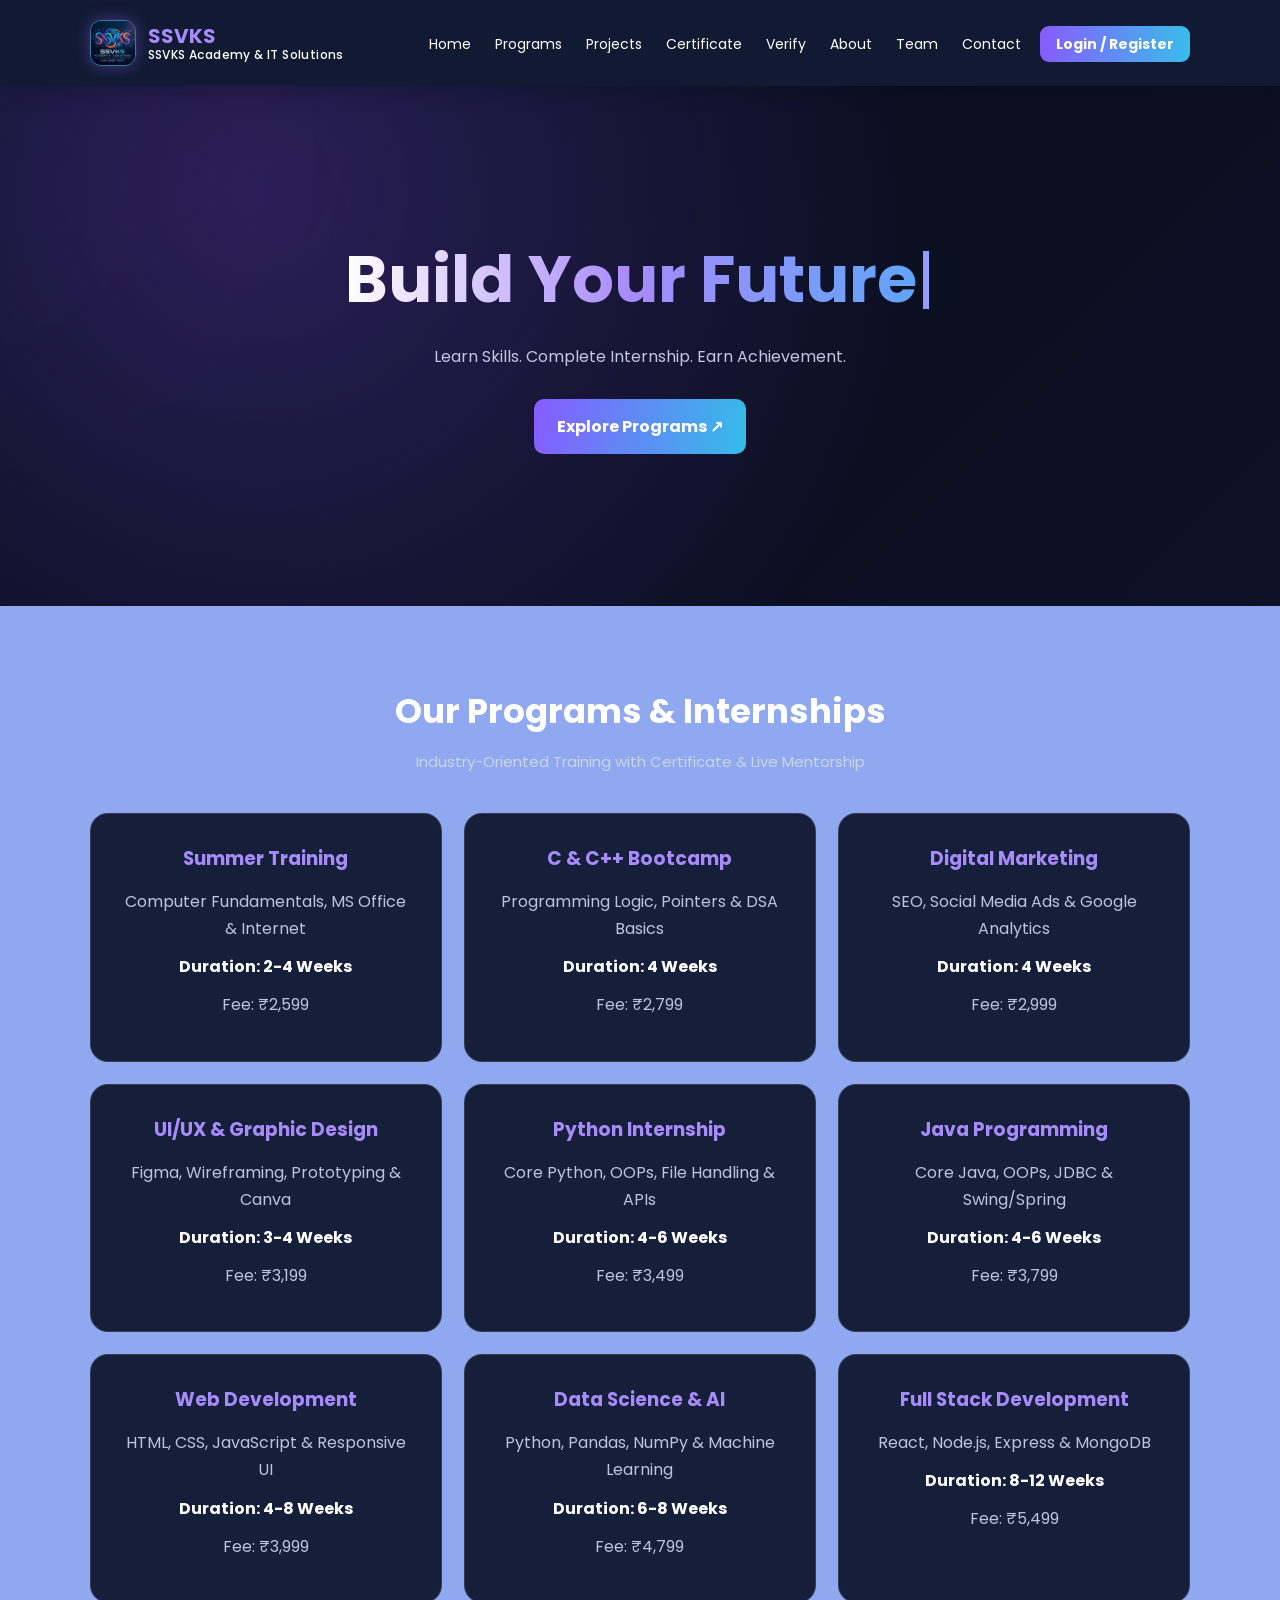
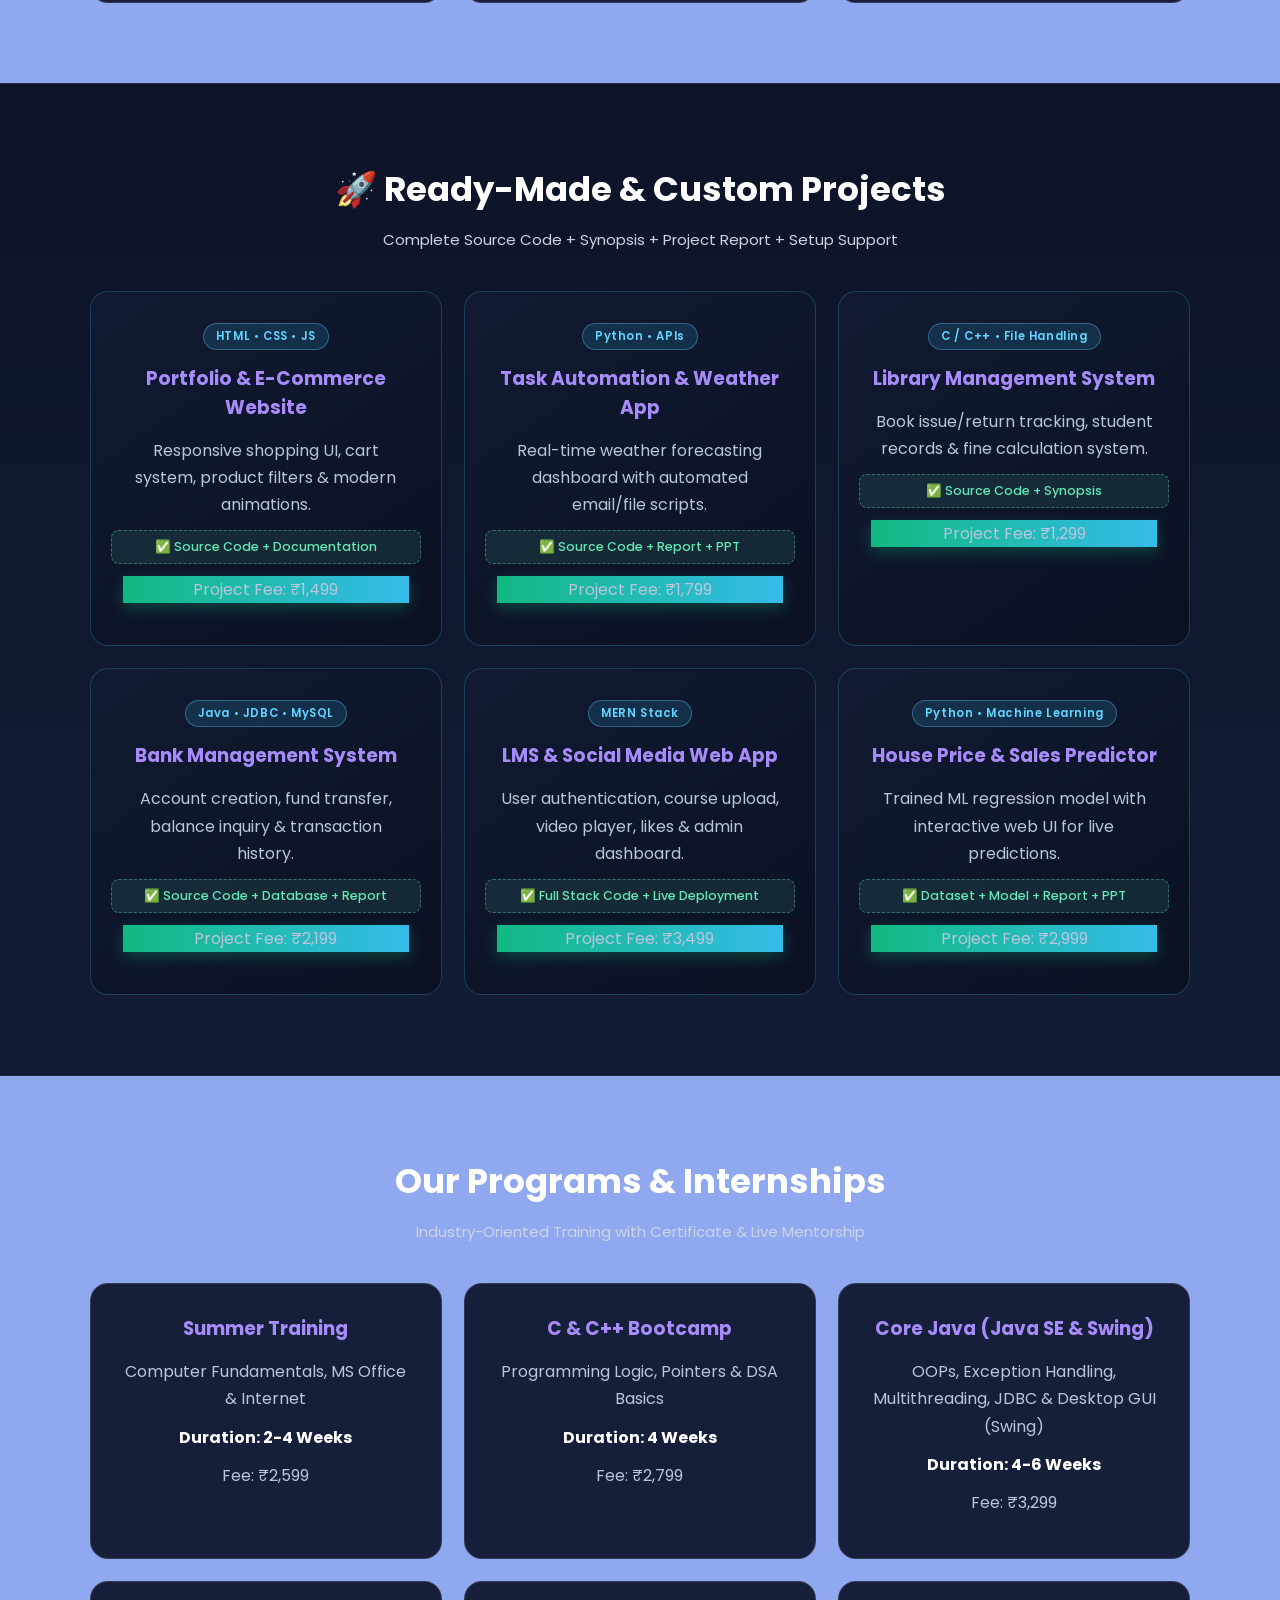
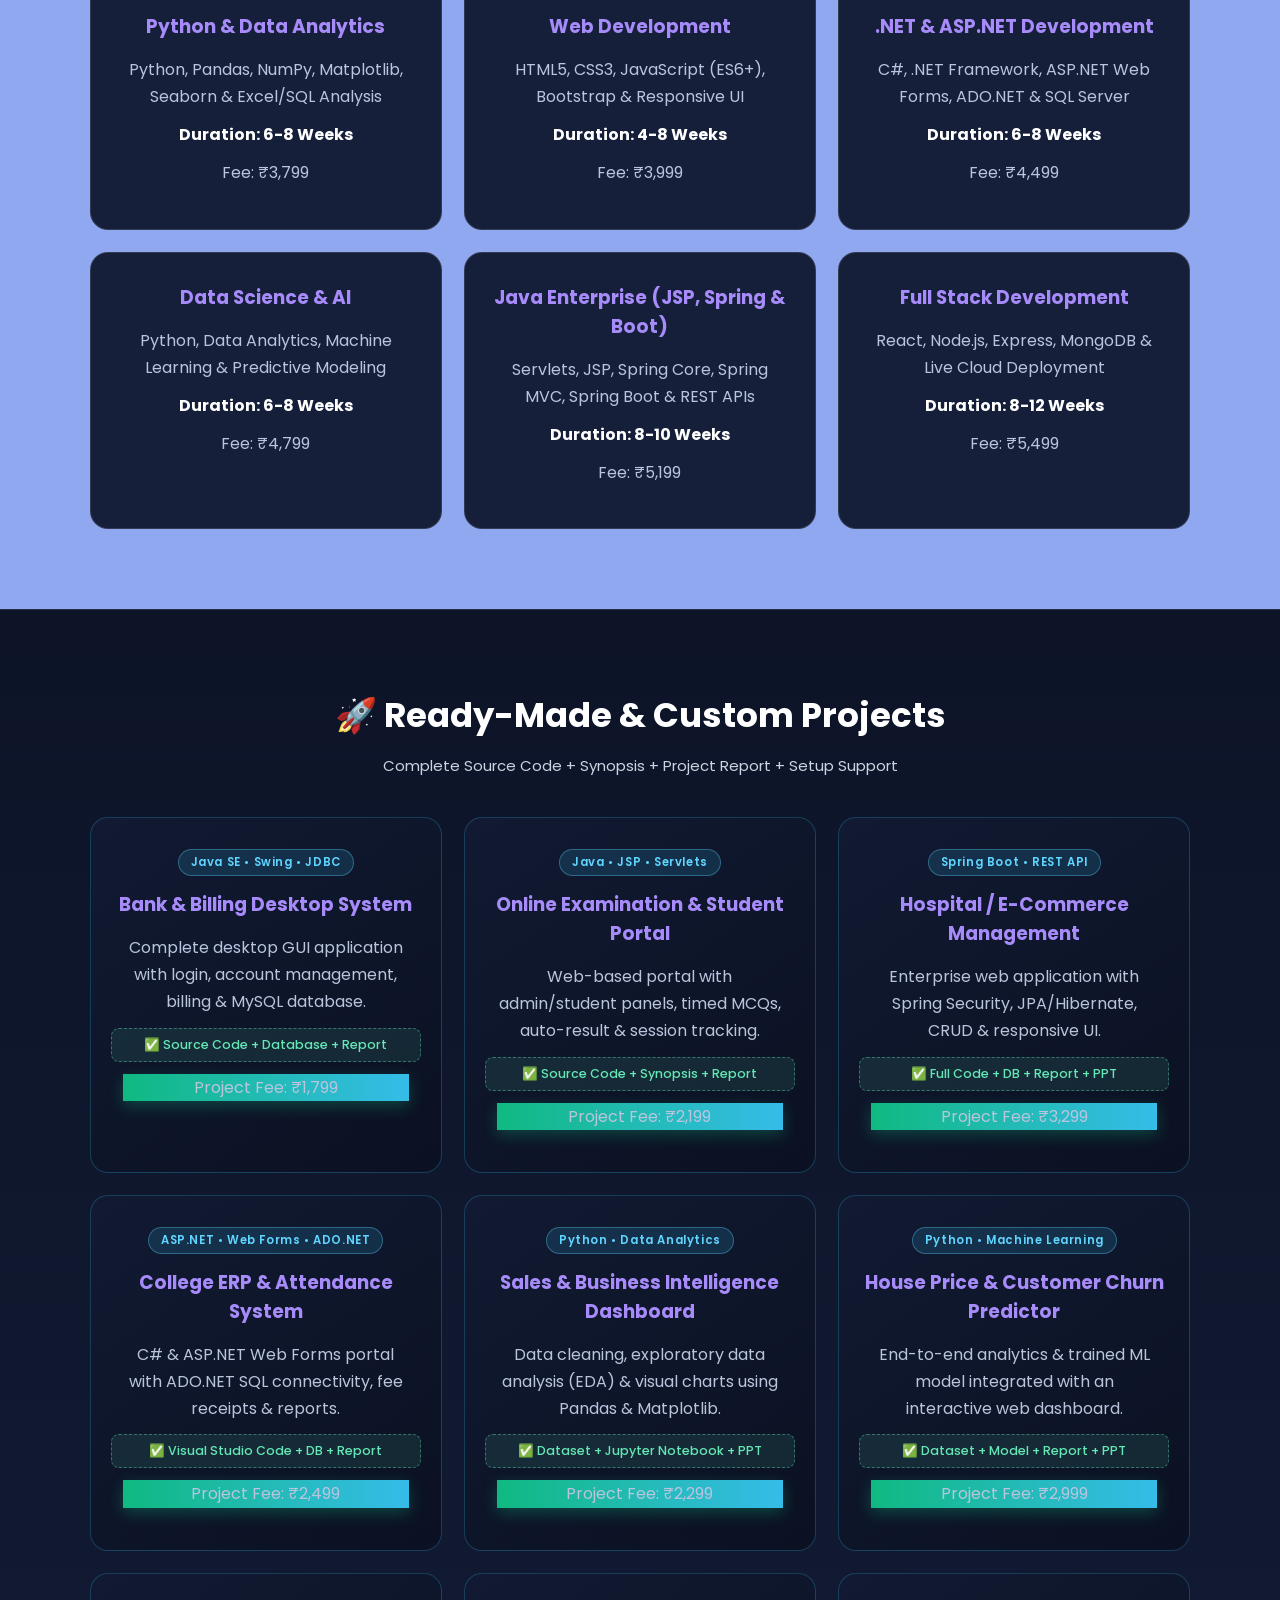
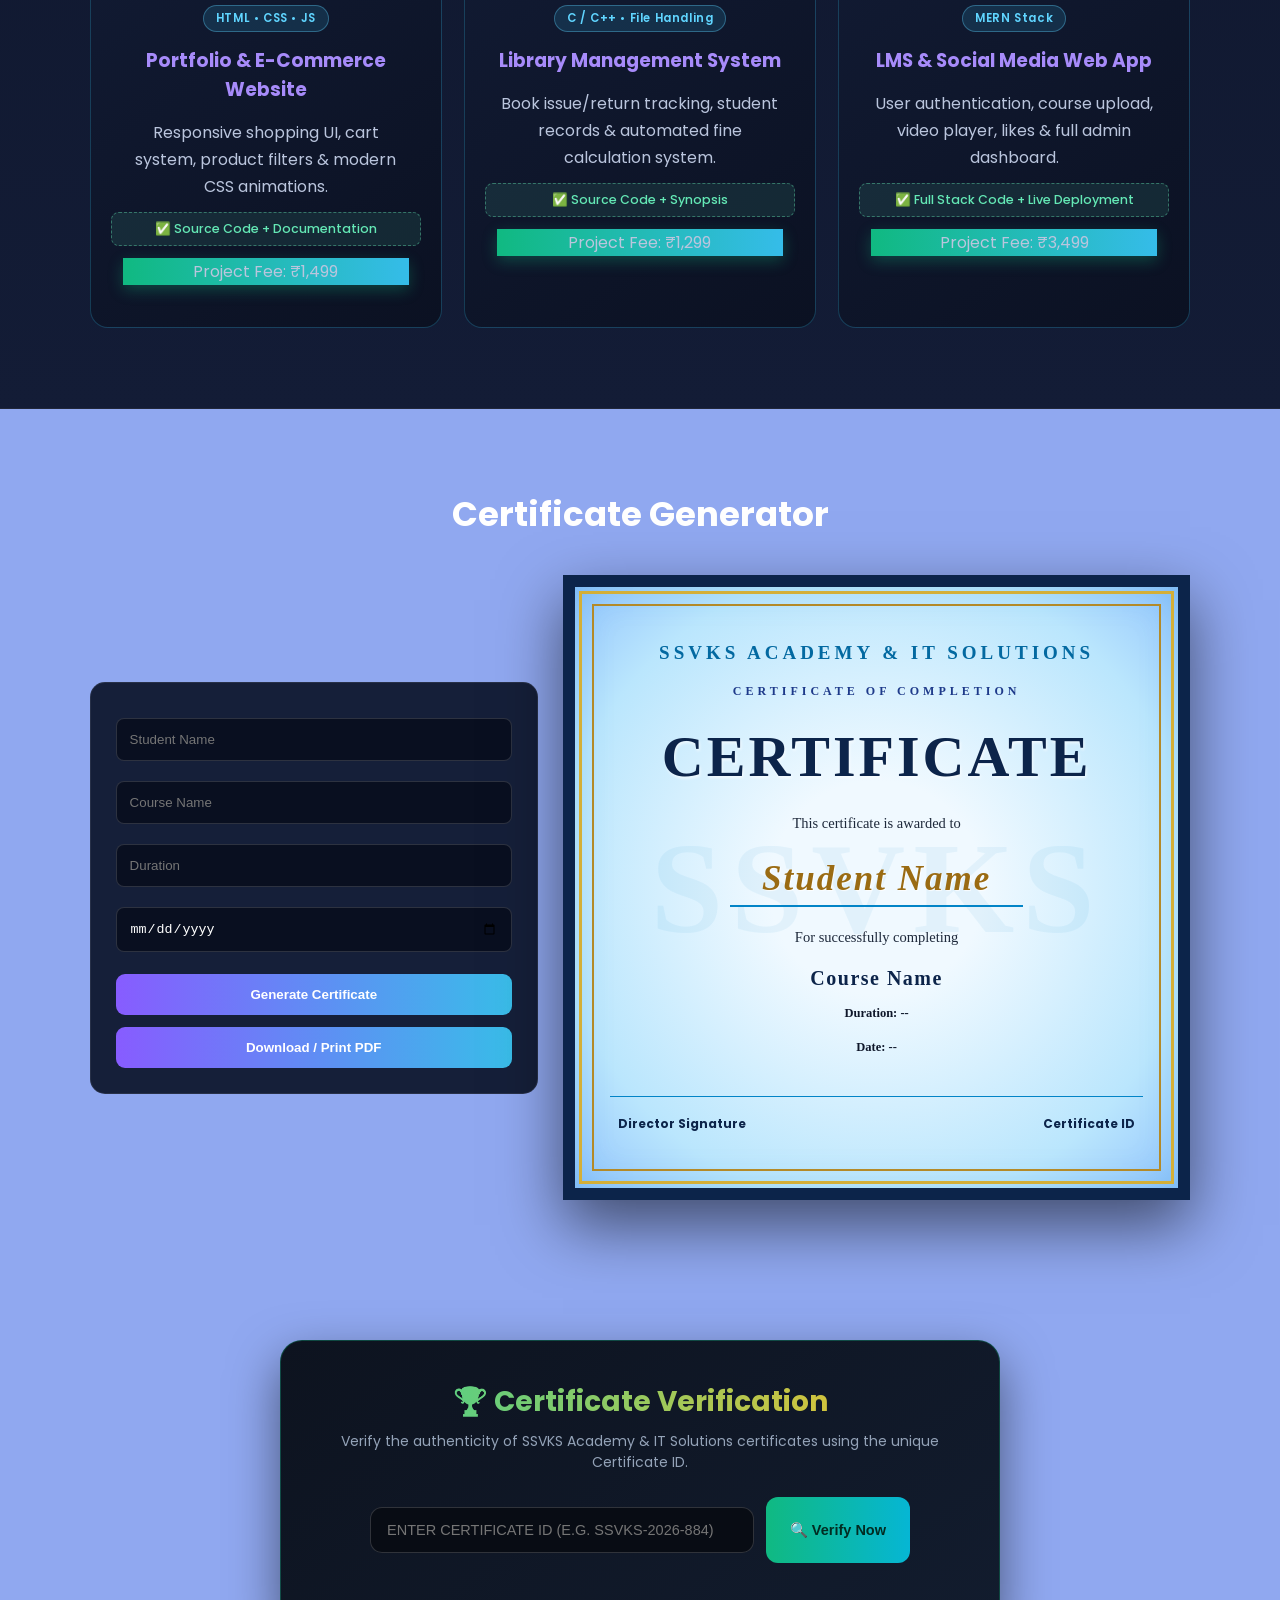
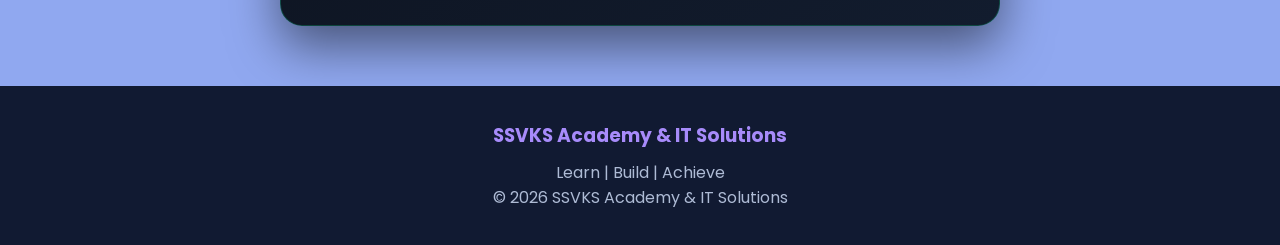
==== index.html @ ae76f057 "Update index.html" ====
<!DOCTYPE html>
<html lang="en">
<head>
    <meta charset="UTF-8">
    <meta name="viewport" content="width=device-width, initial-scale=1.0">
    <meta http-equiv="X-UA-Compatible" content="IE=edge">

    <!-- Primary SEO Meta Tags -->
    <title>SSVKS Academy & IT Solutions | Best IT Internships, Summer Training & Final Year Projects</title>
    <meta name="title" content="SSVKS Academy & IT Solutions | Best IT Internships, Summer Training & Final Year Projects">
    <meta name="description" content="SSVKS Academy & IT Solutions (Kanpur Dehat & Online) offers industry-ready Internships, Summer Training & Final Year Projects in Java Full Stack, Spring Boot, MERN, Python Data Analytics & .NET with ID-verifiable certificates.">
    <meta name="keywords" content="SSVKS Academy, SSVKS Academy & IT Solutions, Best IT Internship in Kanpur Dehat, Summer Training for BTech BCA PGDCA, Java Full Stack Developer Course, Spring Boot Internship, MERN Stack Training, Python Data Science Course, ASP.NET Projects, Final Year Software Projects with Source Code, Online Verifiable Internship Certificate">
    <meta name="author" content="Satyanshu Saxena, SSVKS Academy & IT Solutions">
    <meta name="robots" content="index, follow, max-snippet:-1, max-image-preview:large, max-video-preview:-1">
    <meta name="theme-color" content="#080d1c">
    <link rel="canonical" href="https://satyashuj.github.io/SSVKS-Academy-IT-Solutions/">

    <!-- Local SEO Geo Tags (Kanpur Dehat & Uttar Pradesh) -->
    <meta name="geo.region" content="IN-UP">
    <meta name="geo.placename" content="Mati, Kanpur Dehat, Uttar Pradesh">
    <meta name="geo.position" content="26.3820;79.9482">
    <meta name="ICBM" content="26.3820, 79.9482">

    <!-- Favicon & Apple Touch Icon -->
    <link rel="icon" type="image/png" href="images/logo.png">
    <link rel="apple-touch-icon" href="images/logo.png">

    <!-- Open Graph / WhatsApp / LinkedIn / Facebook Preview -->
    <meta property="og:type" content="website">
    <meta property="og:locale" content="en_IN">
    <meta property="og:url" content="https://satyashuj.github.io/SSVKS-Academy-IT-Solutions/">
    <meta property="og:site_name" content="SSVKS Academy & IT Solutions">
    <meta property="og:title" content="SSVKS Academy & IT Solutions | Tech Internships & Live Projects">
    <meta property="og:description" content="Launch your IT career with hands-on training in Java, Spring Boot, MERN, Python & .NET + Ready-made Final Year Projects & Verifiable Certificates.">
    <meta property="og:image" content="https://satyashuj.github.io/SSVKS-Academy-IT-Solutions/images/logo.png">
    <meta property="og:image:alt" content="SSVKS Academy & IT Solutions Official Logo">

    <!-- Twitter Card Preview -->
    <meta name="twitter:card" content="summary_large_image">
    <meta name="twitter:url" content="https://satyashuj.github.io/SSVKS-Academy-IT-Solutions/">
    <meta name="twitter:title" content="SSVKS Academy & IT Solutions | Internships, Training & Projects">
    <meta name="twitter:description" content="Practical coding internships, summer training, and final year software projects with verifiable certificates.">
    <meta name="twitter:image" content="https://satyashuj.github.io/SSVKS-Academy-IT-Solutions/images/logo.png">

    <!-- Google Rich Results: Combined Graph Schema (Organization + Courses + FAQ) -->
    <script type="application/ld+json">
    {
      "@context": "https://schema.org",
      "@graph": [
        {
          "@type": "EducationalOrganization",
          "@id": "https://satyashuj.github.io/SSVKS-Academy-IT-Solutions/#organization",
          "name": "SSVKS Academy & IT Solutions",
          "alternateName": "SSVKS Academy",
          "url": "https://satyashuj.github.io/SSVKS-Academy-IT-Solutions/",
          "logo": "https://satyashuj.github.io/SSVKS-Academy-IT-Solutions/images/logo.png",
          "image": "https://satyashuj.github.io/SSVKS-Academy-IT-Solutions/images/logo.png",
          "description": "Leading tech training and IT solutions academy offering practical internships, summer training, and final year projects in Java, Python, MERN, and .NET.",
          "founder": {
            "@type": "Person",
            "name": "Satyanshu Saxena"
          },
          "address": {
            "@type": "PostalAddress",
            "streetAddress": "Mati, Nabipur",
            "addressLocality": "Kanpur Dehat",
            "addressRegion": "Uttar Pradesh",
            "postalCode": "209101",
            "addressCountry": "IN"
          },
          "contactPoint": {
            "@type": "ContactPoint",
            "telephone": "+91-6394745461",
            "contactType": "admissions",
            "areaServed": "IN",
            "availableLanguage": ["English", "Hindi"]
          }
        },
        {
          "@type": "ItemList",
          "name": "Featured Internship & Training Programs",
          "itemListElement": [
            {
              "@type": "ListItem",
              "position": 1,
              "item": {
                "@type": "Course",
                "name": "Java Enterprise - JSP & Spring Boot Internship",
                "description": "Hands-on enterprise Java development with Core Java, JSP, Servlets, Spring Boot, and SQL.",
                "provider": { "@id": "https://satyashuj.github.io/SSVKS-Academy-IT-Solutions/#organization" }
              }
            },
            {
              "@type": "ListItem",
              "position": 2,
              "item": {
                "@type": "Course",
                "name": "Full Stack MERN Development",
                "description": "Complete web development using MongoDB, Express.js, React, and Node.js with live projects.",
                "provider": { "@id": "https://satyashuj.github.io/SSVKS-Academy-IT-Solutions/#organization" }
              }
            },
            {
              "@type": "ListItem",
              "position": 3,
              "item": {
                "@type": "Course",
                "name": "Python & Data Analytics Internship",
                "description": "Practical training in Python, Pandas, NumPy, SQL, and Machine Learning projects.",
                "provider": { "@id": "https://satyashuj.github.io/SSVKS-Academy-IT-Solutions/#organization" }
              }
            },
            {
              "@type": "ListItem",
              "position": 4,
              "item": {
                "@type": "Course",
                "name": ".NET & ASP.NET Web Forms Training",
                "description": "Industry training in C#, ASP.NET Web Forms, ADO.NET, and MS SQL Server.",
                "provider": { "@id": "https://satyashuj.github.io/SSVKS-Academy-IT-Solutions/#organization" }
              }
            }
          ]
        },
        {
          "@type": "FAQPage",
          "mainEntity": [
            {
              "@type": "Question",
              "name": "Does SSVKS Academy & IT Solutions provide verifiable internship certificates?",
              "acceptedAnswer": {
                "@type": "Answer",
                "text": "Yes, every student receives an official certificate with a unique Certificate ID that can be verified online anytime on our website."
              }
            },
            {
              "@type": "Question",
              "name": "What is included with Final Year Computer Science Projects?",
              "acceptedAnswer": {
                "@type": "Answer",
                "text": "Students get complete source code, database files, synopsis, project report (DOCX/PDF), presentation PPT, and full laptop setup support."
              }
            }
          ]
        }
      ]
    }
    </script>

    <link rel="stylesheet" href="style.css">
</head>
    
<head>
    <meta charset="UTF-8">
    <meta name="viewport" content="width=device-width, initial-scale=1.0">
    
    <!-- Primary SEO Meta Tags -->
    <title>SSVKS Academy & IT Solutions | Tech Internships, Coding Training & Final Year Projects</title>
    <meta name="title" content="SSVKS Academy & IT Solutions | Tech Internships, Coding Training & Final Year Projects">
    <meta name="description" content="Join SSVKS Academy & IT Solutions for industry-oriented Internships, Summer Training, Java Full Stack, MERN, Python Data Analytics, .NET courses, and Final Year Projects with verifiable certificates in Kanpur Dehat & Online.">
    <meta name="keywords" content="SSVKS Academy, SSVKS Academy & IT Solutions, IT Internship Kanpur Dehat, Java Full Stack Training, MERN Stack Course, Python Data Analytics Internship, Final Year Computer Science Projects, PGDCA BTech CS Projects, Verifiable Internship Certificate, Summer Training IT">
    <meta name="author" content="Satyanshu Saxena - SSVKS Academy & IT Solutions">
    <meta name="robots" content="index, follow">
    <link rel="canonical" href="https://satyashuj.github.io/SSVKS-Academy-IT-Solutions/">

    <!-- Favicon -->
    <link rel="icon" type="image/png" href="images/logo.png">

    <!-- Open Graph / WhatsApp / Facebook Preview -->
    <meta property="og:type" content="website">
    <meta property="og:url" content="https://satyashuj.github.io/SSVKS-Academy-IT-Solutions/">
    <meta property="og:site_name" content="SSVKS Academy & IT Solutions">
    <meta property="og:title" content="SSVKS Academy & IT Solutions | Internships, Training & Live Projects">
    <meta property="og:description" content="Practical software training in Java, Spring Boot, MERN, Python & .NET with live projects and QR/ID verifiable certificates.">
    <meta property="og:image" content="https://satyashuj.github.io/SSVKS-Academy-IT-Solutions/images/logo.png">

    <!-- Twitter Card Preview -->
    <meta name="twitter:card" content="summary_large_image">
    <meta name="twitter:url" content="https://satyashuj.github.io/SSVKS-Academy-IT-Solutions/">
    <meta name="twitter:title" content="SSVKS Academy & IT Solutions | Internships & Live Projects">
    <meta name="twitter:description" content="Master Java, Python, MERN & .NET with hands-on projects and verifiable internship certificates.">
    <meta name="twitter:image" content="https://satyashuj.github.io/SSVKS-Academy-IT-Solutions/images/logo.png">

    <!-- Google Rich Results Schema (EducationalOrganization) -->
    <script type="application/ld+json">
    {
      "@context": "https://schema.org",
      "@type": "EducationalOrganization",
      "name": "SSVKS Academy & IT Solutions",
      "url": "https://satyashuj.github.io/SSVKS-Academy-IT-Solutions/",
      "logo": "https://satyashuj.github.io/SSVKS-Academy-IT-Solutions/images/logo.png",
      "description": "Technology training institute offering coding internships, summer training, and final year software projects in Java, Python, MERN, and .NET.",
      "address": {
        "@type": "PostalAddress",
        "addressLocality": "Mati, Kanpur Dehat",
        "addressRegion": "Uttar Pradesh",
        "addressCountry": "IN"
      },
      "telephone": "+91-6394745461",
      "email": "satyanshusaxena1481@gmail.com"
    }
    </script>

    <link rel="stylesheet" href="style.css">
</head>
    
<head>
    <meta charset="UTF-8">
    <meta name="viewport" content="width=device-width, initial-scale=1.0">
    <title>SSVKS Academy & IT Solutions</title>
    <link rel="stylesheet" href="style.css">
</head>
<body>

<header>
    <a href="#home" class="logo">
        <img src="images/logo.png" alt="Logo" class="logo-img">
        <div class="logo-text">
            SSVKS <span>SSVKS Academy & IT Solutions</span>
        </div>
    </a>

    <nav>
        <a href="#home">Home</a>
        <a href="#programs">Programs</a>
        <a href="#projects">Projects</a>
        <a href="#certificate">Certificate</a>
        <a href="#verify">Verify</a>
        <a href="about.html">About</a>
        <a href="team.html">Team</a>
        <a href="contact.html">Contact</a>
        <a href="login.html" class="btn" style="padding: 8px 16px; margin-left: 15px;">Login / Register</a>
    </nav>
</header>


<section class="hero" id="home">
    <!-- Auto-Repeating Background Video -->
    <video autoplay muted loop playsinline class="hero-video">
        <!-- Apni video file ka path yahan daalein (jaise videos/bg-tech.mp4) -->
        <source src="videos/gemini_generated_video_ba03ac91.mp4" type="video/mp4">
        Your browser does not support the video tag.
    </video>

    <!-- Dark Gradient Overlay (Text ko saaf dikhane ke liye) -->
    <div class="hero-overlay"></div>

    <!-- Hero Text & Button -->
    <div class="hero-content">
        <h1>
            <span id="typingText"></span><span class="cursor">|</span>
        </h1>

        <p>Learn Skills. Complete Internship. Earn Achievement.</p>

        <a href="#programs" class="btn">Explore Programs ↗</a>
    </div>
</section>
<!-- ==========================================
     SECTION 1: PROGRAMS & INTERNSHIPS
========================================== -->
<section class="section" id="programs">
    <h2>Our Programs & Internships</h2>
    <p class="section-subtitle">Industry-Oriented Training with Certificate & Live Mentorship</p>
    
    <div class="cards">
        <!-- Card 1 -->
        <div class="card">
            <h3>Summer Training</h3>
            <p>Computer Fundamentals, MS Office & Internet</p>
            <h4>Duration: 2-4 Weeks</h4>
            <p class="fee">Fee: ₹2,599</p>
        </div>

        <!-- Card 2 -->
        <div class="card">
            <h3>C & C++ Bootcamp</h3>
            <p>Programming Logic, Pointers & DSA Basics</p>
            <h4>Duration: 4 Weeks</h4>
            <p class="fee">Fee: ₹2,799</p>
        </div>

        <!-- Card 3 -->
        <div class="card">
            <h3>Digital Marketing</h3>
            <p>SEO, Social Media Ads & Google Analytics</p>
            <h4>Duration: 4 Weeks</h4>
            <p class="fee">Fee: ₹2,999</p>
        </div>

        <!-- Card 4 -->
        <div class="card">
            <h3>UI/UX & Graphic Design</h3>
            <p>Figma, Wireframing, Prototyping & Canva</p>
            <h4>Duration: 3-4 Weeks</h4>
            <p class="fee">Fee: ₹3,199</p>
        </div>

        <!-- Card 5 -->
        <div class="card">
            <h3>Python Internship</h3>
            <p>Core Python, OOPs, File Handling & APIs</p>
            <h4>Duration: 4-6 Weeks</h4>
            <p class="fee">Fee: ₹3,499</p>
        </div>

        <!-- Card 6 -->
        <div class="card">
            <h3>Java Programming</h3>
            <p>Core Java, OOPs, JDBC & Swing/Spring</p>
            <h4>Duration: 4-6 Weeks</h4>
            <p class="fee">Fee: ₹3,799</p>
        </div>

        <!-- Card 7 -->
        <div class="card">
            <h3>Web Development</h3>
            <p>HTML, CSS, JavaScript & Responsive UI</p>
            <h4>Duration: 4-8 Weeks</h4>
            <p class="fee">Fee: ₹3,999</p>
        </div>

        <!-- Card 8 -->
        <div class="card">
            <h3>Data Science & AI</h3>
            <p>Python, Pandas, NumPy & Machine Learning</p>
            <h4>Duration: 6-8 Weeks</h4>
            <p class="fee">Fee: ₹4,799</p>
        </div>

        <!-- Card 9 -->
        <div class="card">
            <h3>Full Stack Development</h3>
            <p>React, Node.js, Express & MongoDB</p>
            <h4>Duration: 8-12 Weeks</h4>
            <p class="fee">Fee: ₹5,499</p>
        </div>
    </div>
</section>

<!-- ==========================================
     SECTION 2: COLLEGE & FINAL YEAR PROJECTS
========================================== -->
<section class="section projects-section" id="projects">
    <h2>🚀 Ready-Made & Custom Projects</h2>
    <p class="section-subtitle">Complete Source Code + Synopsis + Project Report + Setup Support</p>

    <div class="cards">
        <!-- Project 1 -->
        <div class="card project-card">
            <span class="tech-badge">HTML • CSS • JS</span>
            <h3>Portfolio & E-Commerce Website</h3>
            <p>Responsive shopping UI, cart system, product filters & modern animations.</p>
            <div class="project-includes">✅ Source Code + Documentation</div>
            <p class="fee project-fee">Project Fee: ₹1,499</p>
        </div>

        <!-- Project 2 -->
        <div class="card project-card">
            <span class="tech-badge">Python • APIs</span>
            <h3>Task Automation & Weather App</h3>
            <p>Real-time weather forecasting dashboard with automated email/file scripts.</p>
            <div class="project-includes">✅ Source Code + Report + PPT</div>
            <p class="fee project-fee">Project Fee: ₹1,799</p>
        </div>

        <!-- Project 3 -->
        <div class="card project-card">
            <span class="tech-badge">C / C++ • File Handling</span>
            <h3>Library Management System</h3>
            <p>Book issue/return tracking, student records & fine calculation system.</p>
            <div class="project-includes">✅ Source Code + Synopsis</div>
            <p class="fee project-fee">Project Fee: ₹1,299</p>
        </div>

        <!-- Project 4 -->
        <div class="card project-card">
            <span class="tech-badge">Java • JDBC • MySQL</span>
            <h3>Bank Management System</h3>
            <p>Account creation, fund transfer, balance inquiry & transaction history.</p>
            <div class="project-includes">✅ Source Code + Database + Report</div>
            <p class="fee project-fee">Project Fee: ₹2,199</p>
        </div>

        <!-- Project 5 -->
        <div class="card project-card">
            <span class="tech-badge">MERN Stack</span>
            <h3>LMS & Social Media Web App</h3>
            <p>User authentication, course upload, video player, likes & admin dashboard.</p>
            <div class="project-includes">✅ Full Stack Code + Live Deployment</div>
            <p class="fee project-fee">Project Fee: ₹3,499</p>
        </div>

        <!-- Project 6 -->
        <div class="card project-card">
            <span class="tech-badge">Python • Machine Learning</span>
            <h3>House Price & Sales Predictor</h3>
            <p>Trained ML regression model with interactive web UI for live predictions.</p>
            <div class="project-includes">✅ Dataset + Model + Report + PPT</div>
            <p class="fee project-fee">Project Fee: ₹2,999</p>
        </div>
    </div>
</section>

<!-- ==========================================
     SECTION 1: PROGRAMS & INTERNSHIPS
========================================== -->
<section class="section" id="programs">
    <h2>Our Programs & Internships</h2>
    <p class="section-subtitle">Industry-Oriented Training with Certificate & Live Mentorship</p>
    
    <div class="cards">
        <!-- Card 1 -->
        <div class="card">
            <h3>Summer Training</h3>
            <p>Computer Fundamentals, MS Office & Internet</p>
            <h4>Duration: 2-4 Weeks</h4>
            <p class="fee">Fee: ₹2,599</p>
        </div>

        <!-- Card 2 -->
        <div class="card">
            <h3>C & C++ Bootcamp</h3>
            <p>Programming Logic, Pointers & DSA Basics</p>
            <h4>Duration: 4 Weeks</h4>
            <p class="fee">Fee: ₹2,799</p>
        </div>

        <!-- Card 3 -->
        <div class="card">
            <h3>Core Java (Java SE & Swing)</h3>
            <p>OOPs, Exception Handling, Multithreading, JDBC & Desktop GUI (Swing)</p>
            <h4>Duration: 4-6 Weeks</h4>
            <p class="fee">Fee: ₹3,299</p>
        </div>

        <!-- Card 4 -->
        <div class="card">
            <h3>Python & Data Analytics</h3>
            <p>Python, Pandas, NumPy, Matplotlib, Seaborn & Excel/SQL Analysis</p>
            <h4>Duration: 6-8 Weeks</h4>
            <p class="fee">Fee: ₹3,799</p>
        </div>

        <!-- Card 5 -->
        <div class="card">
            <h3>Web Development</h3>
            <p>HTML5, CSS3, JavaScript (ES6+), Bootstrap & Responsive UI</p>
            <h4>Duration: 4-8 Weeks</h4>
            <p class="fee">Fee: ₹3,999</p>
        </div>

        <!-- Card 6 -->
        <div class="card">
            <h3>.NET & ASP.NET Development</h3>
            <p>C#, .NET Framework, ASP.NET Web Forms, ADO.NET & SQL Server</p>
            <h4>Duration: 6-8 Weeks</h4>
            <p class="fee">Fee: ₹4,499</p>
        </div>

        <!-- Card 7 -->
        <div class="card">
            <h3>Data Science & AI</h3>
            <p>Python, Data Analytics, Machine Learning & Predictive Modeling</p>
            <h4>Duration: 6-8 Weeks</h4>
            <p class="fee">Fee: ₹4,799</p>
        </div>

        <!-- Card 8 -->
        <div class="card">
            <h3>Java Enterprise (JSP, Spring & Boot)</h3>
            <p>Servlets, JSP, Spring Core, Spring MVC, Spring Boot & REST APIs</p>
            <h4>Duration: 8-10 Weeks</h4>
            <p class="fee">Fee: ₹5,199</p>
        </div>

        <!-- Card 9 -->
        <div class="card">
            <h3>Full Stack Development</h3>
            <p>React, Node.js, Express, MongoDB & Live Cloud Deployment</p>
            <h4>Duration: 8-12 Weeks</h4>
            <p class="fee">Fee: ₹5,499</p>
        </div>
    </div>
</section>

<!-- ==========================================
     SECTION 2: COLLEGE & FINAL YEAR PROJECTS
========================================== -->
<section class="section projects-section" id="projects">
    <h2>🚀 Ready-Made & Custom Projects</h2>
    <p class="section-subtitle">Complete Source Code + Synopsis + Project Report + Setup Support</p>

    <div class="cards">
        <!-- Project 1 -->
        <div class="card project-card">
            <span class="tech-badge">Java SE • Swing • JDBC</span>
            <h3>Bank & Billing Desktop System</h3>
            <p>Complete desktop GUI application with login, account management, billing & MySQL database.</p>
            <div class="project-includes">✅ Source Code + Database + Report</div>
            <p class="fee project-fee">Project Fee: ₹1,799</p>
        </div>

        <!-- Project 2 -->
        <div class="card project-card">
            <span class="tech-badge">Java • JSP • Servlets</span>
            <h3>Online Examination & Student Portal</h3>
            <p>Web-based portal with admin/student panels, timed MCQs, auto-result & session tracking.</p>
            <div class="project-includes">✅ Source Code + Synopsis + Report</div>
            <p class="fee project-fee">Project Fee: ₹2,199</p>
        </div>

        <!-- Project 3 -->
        <div class="card project-card">
            <span class="tech-badge">Spring Boot • REST API</span>
            <h3>Hospital / E-Commerce Management</h3>
            <p>Enterprise web application with Spring Security, JPA/Hibernate, CRUD & responsive UI.</p>
            <div class="project-includes">✅ Full Code + DB + Report + PPT</div>
            <p class="fee project-fee">Project Fee: ₹3,299</p>
        </div>

        <!-- Project 4 -->
        <div class="card project-card">
            <span class="tech-badge">ASP.NET • Web Forms • ADO.NET</span>
            <h3>College ERP & Attendance System</h3>
            <p>C# & ASP.NET Web Forms portal with ADO.NET SQL connectivity, fee receipts & reports.</p>
            <div class="project-includes">✅ Visual Studio Code + DB + Report</div>
            <p class="fee project-fee">Project Fee: ₹2,499</p>
        </div>

        <!-- Project 5 -->
        <div class="card project-card">
            <span class="tech-badge">Python • Data Analytics</span>
            <h3>Sales & Business Intelligence Dashboard</h3>
            <p>Data cleaning, exploratory data analysis (EDA) & visual charts using Pandas & Matplotlib.</p>
            <div class="project-includes">✅ Dataset + Jupyter Notebook + PPT</div>
            <p class="fee project-fee">Project Fee: ₹2,299</p>
        </div>

        <!-- Project 6 -->
        <div class="card project-card">
            <span class="tech-badge">Python • Machine Learning</span>
            <h3>House Price & Customer Churn Predictor</h3>
            <p>End-to-end analytics & trained ML model integrated with an interactive web dashboard.</p>
            <div class="project-includes">✅ Dataset + Model + Report + PPT</div>
            <p class="fee project-fee">Project Fee: ₹2,999</p>
        </div>

        <!-- Project 7 -->
        <div class="card project-card">
            <span class="tech-badge">HTML • CSS • JS</span>
            <h3>Portfolio & E-Commerce Website</h3>
            <p>Responsive shopping UI, cart system, product filters & modern CSS animations.</p>
            <div class="project-includes">✅ Source Code + Documentation</div>
            <p class="fee project-fee">Project Fee: ₹1,499</p>
        </div>

        <!-- Project 8 -->
        <div class="card project-card">
            <span class="tech-badge">C / C++ • File Handling</span>
            <h3>Library Management System</h3>
            <p>Book issue/return tracking, student records & automated fine calculation system.</p>
            <div class="project-includes">✅ Source Code + Synopsis</div>
            <p class="fee project-fee">Project Fee: ₹1,299</p>
        </div>

        <!-- Project 9 -->
        <div class="card project-card">
            <span class="tech-badge">MERN Stack</span>
            <h3>LMS & Social Media Web App</h3>
            <p>User authentication, course upload, video player, likes & full admin dashboard.</p>
            <div class="project-includes">✅ Full Stack Code + Live Deployment</div>
            <p class="fee project-fee">Project Fee: ₹3,499</p>
        </div>
    </div>
</section>

<section class="section certificate-section" id="certificate">
    <h2>Certificate Generator</h2>

    <div class="generator">
        <div class="form">
            <input id="studentName" placeholder="Student Name">
            <input id="courseName" placeholder="Course Name">
            <input id="duration" placeholder="Duration">
            <input id="issueDate" type="date">
            <button onclick="generateCertificate()">Generate Certificate</button>
            <button onclick="window.print()">Download / Print PDF</button>
        </div>

        <div class="certificate" id="certificatePreview">
            <h3>SSVKS Academy & IT Solutions</h3>
            <p>CERTIFICATE OF COMPLETION</p>
            <h1>Certificate</h1>
            <p>This certificate is awarded to</p>
            <h2 id="outName">Student Name</h2>
            <p>For successfully completing</p>
            <h3 id="outCourse">Course Name</h3>
            <p id="outDuration">Duration: --</p>
            <p id="outDate">Date: --</p>
            <div class="certificate-footer">
                <span>Director Signature</span>
                <span id="outId">Certificate ID</span>
            </div>
        </div>
    </div>
</section>

<section class="section" id="verify">
    <h2>🏆 Certificate Verification</h2>
    <p class="verify-sub">Verify the authenticity of SSVKS Academy & IT Solutions certificates using the unique Certificate ID.</p>
    
    <div class="verify-box">
        <input type="text" id="verifyId" placeholder="Enter Certificate ID (e.g. SSVKS-2026-884)" onkeypress="if(event.key === 'Enter') verifyCertificate()">
        <button type="button" onclick="verifyCertificate()">🔍 Verify Now</button>
    </div>

    <div id="verifyResult"></div>
</section>
<footer>
    <h3>SSVKS Academy & IT Solutions</h3>
    <p>Learn | Build | Achieve</p>
    <p>© 2026 SSVKS Academy & IT Solutions</p>
</footer>

<script src="script.js"></script>



</body>
</html>
---- style.css ----
@import url('https://fonts.googleapis.com/css2?family=Poppins:wght@400;500;600;700&display=swap');

* {
    margin: 0;
    padding: 0;
    box-sizing: border-box;
}

html {
    scroll-behavior: smooth;
}

body {
    font-family: 'Poppins', sans-serif;
    background: #90a8f0;
    color: white;
    overflow-x: hidden;
}



/* PREMIUM HERO SECTION */

.hero {
    min-height: 380px;
    padding: 110px 20px 60px;
    text-align: center;
    color: white;
    background:
        radial-gradient(circle at 20% 0%, #38266f, transparent 55%),
        linear-gradient(110deg, #101329, #080d1c);
    animation: heroFade 1s ease;
}

.hero h1 {
    font-size: clamp(40px, 6vw, 65px);
    font-weight: 700;
    margin-bottom: 20px;
    animation: heroSlide 1s ease;
}

.hero h1 span {
    background: linear-gradient(90deg, #a78bfa, #60a5fa);
    color: transparent;
    background-clip: text;
    -webkit-background-clip: text;
}

.hero p {
    font-size: 16px;
    color: #cbd5e1;
    margin-bottom: 28px;
    animation: heroSlide 1.3s ease;
}

.hero .btn {
    display: inline-block;
    padding: 15px 23px;
    border-radius: 10px;
    background: linear-gradient(100deg, #875cff, #35bce9);
    color: white;
    font-weight: 700;
    text-decoration: none;
    transition: 0.35s ease;
    animation: heroSlide 1.5s ease;
}

.hero .btn:hover {
    transform: translateY(-5px) scale(1.04);
    box-shadow: 0 10px 30px #875cff70;
}

@keyframes heroFade {
    from { opacity: 0; }
    to { opacity: 1; }
}

@keyframes heroSlide {
    from {
        opacity: 0;
        transform: translateY(25px);
    }
    to {
        opacity: 1;
        transform: translateY(0);
    }
}

@media(max-width: 600px) {
    .hero {
        padding: 90px 15px 60px;
        min-height: auto;
    }

    .hero h1 {
        font-size: 38px;
    }

    .hero p {
        font-size: 14px;
    }
}



.hero h1 {
    font-size: clamp(40px, 6vw, 65px);
    font-weight: 700;
    margin-bottom: 20px;
    min-height: 1.3em;
}

#typingText {
    background: linear-gradient(90deg, #ffffff, #a78bfa, #60a5fa);
    color: transparent;
    background-clip: text;
    -webkit-background-clip: text;
}

.cursor {
    color: #60d5ff;
    animation: blink 0.7s infinite;
    font-weight: 400;
}

@keyframes blink {
    50% {
        opacity: 0;
    }
}



/* HEADER */
header {
    display: flex;
    justify-content: space-between;
    align-items: center;
    padding: 20px 7%;
    background: #111a32;
    position: sticky;
    top: 0;
    z-index: 10;
    animation: headerEntry 0.8s ease;
    box-shadow: 0 5px 20px #0003;
}

.logo {
    color: #a78bfa;
    font-size: 23px;
    font-weight: bold;
    transition: 0.4s ease;
}

.logo:hover {
    transform: scale(1.06);
    text-shadow: 0 0 15px #a78bfa;
}

.logo span {
    font-size: 16px;
    color: white;
}

nav a {
    color: white;
    text-decoration: none;
    margin-left: 20px;
    font-size: 14px;
    position: relative;
    transition: 0.3s ease;
}

nav a::after {
    content: "";
    position: absolute;
    width: 0;
    height: 2px;
    background: #60d5ff;
    left: 0;
    bottom: -6px;
    transition: 0.3s ease;
}

nav a:hover {
    color: #60d5ff;
}

nav a:hover::after {
    width: 100%;
}

/* HERO SECTION */
.hero {
    min-height: 480px;
    text-align: center;
    padding: 130px 20px;
    background: radial-gradient(circle at top, #43308c, #080d1c 70%);
    position: relative;
    overflow: hidden;
    animation: fadeIn 1.2s ease;
}

.hero::before {
    content: "";
    position: absolute;
    width: 350px;
    height: 350px;
    background: #875cff30;
    border-radius: 50%;
    filter: blur(80px);
    top: -100px;
    left: -100px;
    animation: floating 6s ease-in-out infinite;
    pointer-events: none;
}

.hero h1 {
    font-size: clamp(40px, 7vw, 65px);
    margin-bottom: 15px;
    position: relative;
    animation: textEntry 1s ease;
}

.hero h1 span {
    background: linear-gradient(90deg, #a78bfa, #52d5ff);
    color: transparent;
    background-clip: text;
    -webkit-background-clip: text;
    background-size: 200% auto;
    animation: textGradient 4s linear infinite;
}

.hero p {
    color: #c1c9e0;
    margin-bottom: 30px;
    animation: textEntry 1.3s ease;
}

/* BUTTONS */
.btn, button {
    border: none;
    background: linear-gradient(90deg, #875cff, #39bde9);
    color: white;
    padding: 13px 22px;
    border-radius: 9px;
    cursor: pointer;
    font-weight: bold;
    text-decoration: none;
    transition: 0.35s ease;
    position: relative;
    overflow: hidden;
}

.btn:hover, button:hover {
    transform: translateY(-4px) scale(1.03);
    box-shadow: 0 10px 25px #7655ff55;
}

.btn:active, button:active {
    transform: scale(0.96);
}

/* SECTIONS */
.section {
    padding: 80px 7%;
    text-align: center;
}

.section h2 {
    font-size: 34px;
    margin-bottom: 35px;
    animation: fadeUp 0.8s ease;
}

/* CARDS */
.cards {
    display: grid;
    grid-template-columns: repeat(3, 1fr);
    gap: 22px;
}

.card {
    background: #151f39;
    border: 1px solid #ffffff20;
    padding: 30px 20px;
    border-radius: 18px;
    transition: all 0.4s ease;
    animation: cardEntry 0.9s ease both;
}

.card:nth-child(2) {
    animation-delay: 0.15s;
}

.card:nth-child(3) {
    animation-delay: 0.3s;
}

.card:hover {
    transform: translateY(-10px) rotateX(5deg);
    border-color: #9b7aff;
    box-shadow: 0 15px 35px #0006;
}

.card h3 {
    color: #a78bfa;
    margin-bottom: 15px;
    transition: 0.3s ease;
}

.card:hover h3 {
    color: #52d5ff;
}

.card p {
    color: #bac5dd;
    margin: 12px;
    line-height: 1.7;
}

/* GENERATOR */
.generator {
    display: grid;
    grid-template-columns: 1fr 1.4fr;
    gap: 25px;
    align-items: center;
}

/* FORM */
.form {
    background: #151f39;
    padding: 25px;
    border-radius: 15px;
    border: 1px solid #ffffff15;
    transition: 0.4s ease;
    animation: fadeUp 1s ease;
}

.form:hover {
    box-shadow: 0 15px 35px #0004;
    transform: translateY(-5px);
}

input {
    width: 100%;
    padding: 13px;
    margin: 10px 0;
    border: 1px solid #ffffff25;
    border-radius: 8px;
    background: #090f20;
    color: white;
    transition: 0.3s ease;
}

input:focus {
    outline: none;
    border-color: #875cff;
    box-shadow: 0 0 0 4px #875cff25;
    transform: translateY(-2px);
}

.form button {
    width: 100%;
    margin-top: 12px;
}

/* CERTIFICATE */
.certificate {
    background: linear-gradient(135deg, #fff, #e7eaff);
    color: #202b52;
    padding: 35px 20px;
    min-height: 370px;
    border: 8px double #9275e8;
    display: flex;
    flex-direction: column;
    justify-content: center;
    gap: 13px;
    box-shadow: 0 15px 40px #0005;
    transition: 0.4s ease;
    animation: certificateEntry 1.2s ease;
    position: relative;
}

.certificate:hover {
    transform: translateY(-6px);
    box-shadow: 0 22px 45px #0006;
}

.certificate h1 {
    font-size: 38px;
    color: #7758c9;
    animation: fadeUp 1s ease;
}

.certificate h2 {
    color: #7657bd;
    margin: 0;
}

.certificate-footer {
    display: flex;
    justify-content: space-between;
    font-size: 11px;
    margin-top: 25px;
}

/* VERIFY */
#verify input {
    max-width: 400px;
}

#verifyResult {
    margin-top: 20px;
    color: #64e8b5;
}

/* FOOTER */
footer {
    background: #111a32;
    padding: 35px;
    text-align: center;
    color: #aebbd5;
    transition: 0.3s ease;
}

footer h3 {
    color: #a78bfa;
    margin-bottom: 10px;
}

footer:hover {
    background: #18264b;
}

/* =====================================
   ROYAL LIGHT BLUE & GOLD CERTIFICATE
===================================== */

.certificate-section .certificate {
    position: relative;
    isolation: isolate;
    overflow: hidden;

    min-height: 470px;
    padding: 55px 35px;

    display: flex;
    flex-direction: column;
    justify-content: center;
    align-items: center;
    text-align: center;
    gap: 13px;

    color: #0f172a;

    /* Soft Sky-Ice Light Blue Gradient */
    background: radial-gradient(circle at center, #f0f9ff 25%, #bae6fd 75%, #93c5fd 100%);

    border: 12px solid #0c244a;
    outline: 3px solid #d4af37;
    outline-offset: -19px;

    box-shadow:
        0 25px 60px rgba(0, 0, 0, 0.55),
        inset 0 0 40px rgba(2, 132, 199, 0.18);

    animation: royalEntry 1s ease;
    transition: 0.4s ease;
}

/* Golden & Deep Blue Inner Frame */
.certificate-section .certificate::before {
    content: "";
    position: absolute;
    inset: 17px;
    border: 2px solid #b48a28;
    pointer-events: none;
    z-index: -1;
}

/* Subtle Watermark */
.certificate-section .certificate::after {
    content: "SSVKS";
    position: absolute;
    font-family: Georgia, serif;
    font-size: 130px;
    font-weight: bold;
    letter-spacing: 8px;
    color: #0284c7;
    opacity: 0.06;
    z-index: -1;
    pointer-events: none;
}

/* Academy Name */
.certificate-section .certificate > h3:first-child {
    font-family: Georgia, serif;
    font-size: 19px;
    letter-spacing: 4px;
    font-weight: bold;
    color: #0369a1;
    text-transform: uppercase;
    margin-bottom: 4px;
}

/* Certificate Subtitle */
.certificate-section .certificate > p:first-of-type {
    font-size: 12px;
    letter-spacing: 4px;
    font-weight: 700;
    color: #1e3a8a;
    text-transform: uppercase;
}

/* Main Certificate Heading */
.certificate-section .certificate h1 {
    font-family: Georgia, serif;
    font-size: clamp(38px, 5vw, 58px);
    font-weight: bold;
    letter-spacing: 3px;
    color: #0c244a;
    margin: 8px 0;
    text-transform: uppercase;
    text-shadow: 1px 2px 3px rgba(255, 255, 255, 0.7);
}

/* Award Text */
.certificate-section .certificate > p {
    color: #1e293b;
    font-family: Georgia, serif;
    font-size: 14.5px;
    font-weight: 500;
    line-height: 1.7;
}

/* Student Name */
.certificate-section .certificate h2,
#outName {
    font-family: "Georgia", serif;
    font-size: clamp(26px, 3.2vw, 35px);
    font-weight: bold;
    font-style: italic;
    letter-spacing: 2px;
    color: #9a6b13;
    text-transform: capitalize;
    text-shadow: 1px 1px 1px rgba(255, 255, 255, 0.8);
    border-bottom: 2px solid #0284c7;
    padding: 6px 32px;
    margin: 5px 0;
}

/* Course Name */
.certificate-section .certificate > h3:nth-of-type(2) {
    color: #0c244a;
    font-size: 20px;
    font-weight: bold;
    letter-spacing: 1.5px;
    font-family: Georgia, serif;
    margin-top: 4px;
}

/* Duration & Date */
.certificate-section .certificate > p:nth-of-type(4),
.certificate-section .certificate > p:nth-of-type(5) {
    color: #0f172a;
    font-size: 12.5px;
    font-weight: 600;
}

/* Footer */
.certificate-section .certificate-footer {
    width: 100%;
    display: flex;
    justify-content: space-between;
    align-items: flex-end;
    gap: 15px;

    margin-top: 25px;
    padding: 18px 8px 0;

    border-top: 1.5px solid #0284c7;

    color: #0c244a;
    font-size: 12px;
    font-weight: 700;
}

/* Hover Effect */
.certificate-section .certificate:hover {
    transform: translateY(-7px);
    box-shadow: 0 30px 65px rgba(2, 132, 199, 0.35);
}

/* SECTION SUBTITLE */
.section-subtitle {
    color: #cbd5e1;
    font-size: 15px;
    margin-top: -22px;
    margin-bottom: 40px;
    animation: fadeUp 0.9s ease;
}

/* ALAG BACKGROUND FOR PROJECTS SECTION */
.projects-section {
    background: linear-gradient(180deg, #0d1428 0%, #131c36 100%);
    border-top: 1px solid #ffffff15;
    border-bottom: 1px solid #ffffff15;
}

/* PROJECT CARD SPECIFIC STYLING */
.project-card {
    border: 1px solid rgba(53, 188, 233, 0.25);
    background: linear-gradient(145deg, #111a32, #0b1122);
}

.project-card:hover {
    transform: translateY(-12px) scale(1.02);
    border-color: #35bce9;
    box-shadow: 0 18px 40px rgba(53, 188, 233, 0.28);
}

/* TECH STACK BADGE (TOP OF PROJECT CARD) */
.tech-badge {
    display: inline-block;
    align-self: center;
    background: rgba(53, 188, 233, 0.15);
    color: #60d5ff;
    border: 1px solid rgba(96, 213, 255, 0.35);
    font-size: 11.5px;
    font-weight: 600;
    letter-spacing: 0.6px;
    padding: 4px 12px;
    border-radius: 20px;
    margin-bottom: 14px;
    transition: 0.3s ease;
}

.project-card:hover .tech-badge {
    background: #35bce9;
    color: #080d1c;
}

/* WHAT'S INCLUDED TAG */
.project-includes {
    background: rgba(100, 232, 181, 0.1);
    border: 1px dashed rgba(100, 232, 181, 0.4);
    color: #64e8b5;
    font-size: 12.5px;
    font-weight: 500;
    padding: 7px 12px;
    border-radius: 8px;
    margin: 12px 0;
}

/* ALAG COLOR GRADIENT FOR PROJECT FEES */
.card .project-fee {
    background: linear-gradient(90deg, #10b981, #35bce9);
    box-shadow: 0 5px 15px rgba(16, 185, 129, 0.3);
}

.card:hover .project-fee {
    box-shadow: 0 8px 22px rgba(53, 188, 233, 0.55);
}

/* LOGO WITH IMAGE */
.logo {
    display: flex;
    align-items: center;
    gap: 12px;
    text-decoration: none;
    transition: 0.35s ease;
}

.logo-img {
    width: 46px;
    height: 46px;
    object-fit: cover;
    border-radius: 11px;
    border: 1.5px solid rgba(96, 213, 255, 0.5);
    box-shadow: 0 0 15px rgba(135, 92, 255, 0.45);
    transition: 0.35s ease;
}

.logo:hover .logo-img {
    transform: scale(1.08) rotate(-3deg);
    border-color: #60d5ff;
    box-shadow: 0 0 22px rgba(96, 213, 255, 0.75);
}

.logo-text {
    display: flex;
    flex-direction: column;
    line-height: 1.15;
    font-size: 20px;
    font-weight: 700;
    color: #a78bfa;
}

.logo-text span {
    font-size: 12px;
    font-weight: 500;
    color: #ffffff;
    letter-spacing: 0.4px;
}



/* HERO SECTION WITH LOOPING BACKGROUND VIDEO */
.hero {
    position: relative;
    min-height: 520px;
    padding: 130px 20px;
    display: flex;
    justify-content: center;
    align-items: center;
    text-align: center;
    color: #ffffff;
    overflow: hidden;
    background: #080d1c;
}

/* Background Video Styling */
.hero-video {
    position: absolute;
    top: 50%;
    left: 50%;
    min-width: 100%;
    min-height: 100%;
    width: auto;
    height: auto;
    transform: translate(-50%, -50%);
    object-fit: cover;
    z-index: 0;
}

/* Dark Purple-Blue Glass Overlay over Video */
.hero-overlay {
    position: absolute;
    inset: 0;
    background:
        radial-gradient(circle at 20% 20%, rgba(56, 38, 111, 0.72), transparent 60%),
        linear-gradient(135deg, rgba(8, 13, 28, 0.82), rgba(16, 19, 41, 0.78));
    z-index: 1;
}

/* Content Above Video */
.hero-content {
    position: relative;
    z-index: 2;
    max-width: 850px;
}

/* Mobile Responsive */
@media (max-width: 600px) {
    .hero {
        min-height: 400px;
        padding: 95px 15px;
    }
}


/* Staggered Animation Delays for all 9 Cards in both sections */
.card:nth-child(1) { animation-delay: 0.1s; }
.card:nth-child(2) { animation-delay: 0.18s; }
.card:nth-child(3) { animation-delay: 0.26s; }
.card:nth-child(4) { animation-delay: 0.34s; }
.card:nth-child(5) { animation-delay: 0.42s; }
.card:nth-child(6) { animation-delay: 0.5s; }
.card:nth-child(7) { animation-delay: 0.58s; }
.card:nth-child(8) { animation-delay: 0.66s; }
.card:nth-child(9) { animation-delay: 0.74s; }






/* Animation */
@keyframes royalEntry {
    from {
        opacity: 0;
        transform: scale(0.92) translateY(25px);
    }
    to {
        opacity: 1;
        transform: scale(1) translateY(0);
    }
}

/* Mobile */
@media(max-width: 600px) {
    .certificate-section .certificate {
        min-height: 420px;
        padding: 40px 22px;
        border-width: 8px;
    }

    .certificate-section .certificate > h3:first-child {
        font-size: 14px;
        letter-spacing: 3px;
    }

    .certificate-section .certificate h1 {
        font-size: 34px;
    }

    .certificate-section .certificate-footer {
        font-size: 9px;
    }
}

/* ANIMATIONS */
@keyframes fadeIn {
    from {
        opacity: 0;
        transform: translateY(30px);
    }
    to {
        opacity: 1;
        transform: translateY(0);
    }
}

@keyframes headerEntry {
    from {
        opacity: 0;
        transform: translateY(-25px);
    }
    to {
        opacity: 1;
        transform: translateY(0);
    }
}

@keyframes textEntry {
    from {
        opacity: 0;
        transform: translateY(25px);
    }
    to {
        opacity: 1;
        transform: translateY(0);
    }
}

@keyframes fadeUp {
    from {
        opacity: 0;
        transform: translateY(30px);
    }
    to {
        opacity: 1;
        transform: translateY(0);
    }
}

@keyframes cardEntry {
    from {
        opacity: 0;
        transform: translateY(35px);
    }
    to {
        opacity: 1;
        transform: translateY(0);
    }
}

@keyframes certificateEntry {
    from {
        opacity: 0;
        transform: scale(0.94);
    }
    to {
        opacity: 1;
        transform: scale(1);
    }
}

@keyframes floating {
    0%, 100% {
        transform: translate(0, 0);
    }
    50% {
        transform: translate(80px, 40px);
    }
}

@keyframes textGradient {
    to {
        background-position: 200% center;
    }
}

/* RESPONSIVE */
@media(max-width: 800px) {
    header {
        flex-direction: column;
        gap: 15px;
    }

    nav a {
        margin: 7px;
        display: inline-block;
    }

    .cards {
        grid-template-columns: 1fr;
    }

    .generator {
        grid-template-columns: 1fr;
    }

    .hero {
        padding: 100px 15px;
    }
}

/* SINGLE PAGE EXACT LIGHT BLUE PRINT / PDF */
@media print {
    @page {
        size: landscape;
        margin: 0;
    }

    html, body {
        width: 100%;
        height: 100%;
        margin: 0 !important;
        padding: 0 !important;
        background: #ffffff !important;
        overflow: hidden !important;
    }

    body > *:not(#certificate) {
        display: none !important;
    }

    #certificate {
        padding: 0 !important;
        margin: 0 !important;
        width: 100vw !important;
        height: 100vh !important;
        display: flex !important;
        justify-content: center !important;
        align-items: center !important;
    }

    #certificate > h2,
    #certificate .form {
        display: none !important;
    }

    #certificate .generator {
        display: flex !important;
        justify-content: center !important;
        align-items: center !important;
        width: 100% !important;
        height: 100% !important;
        margin: 0 !important;
        padding: 0 !important;
    }

    #certificatePreview {
        width: 94vw !important;
        height: 90vh !important;
        min-height: unset !important;
        max-width: none !important;
        margin: auto !important;
        background: radial-gradient(circle at center, #f0f9ff 25%, #bae6fd 75%, #93c5fd 100%) !important;
        border: 12px solid #0c244a !important;
        outline: 3px solid #d4af37 !important;
        outline-offset: -19px !important;
        box-shadow: none !important;
        transform: none !important;
        animation: none !important;
        page-break-inside: avoid !important;
        break-inside: avoid !important;
        print-color-adjust: exact !important;
        -webkit-print-color-adjust: exact !important;
    }
}

/* ==========================================
   CERTIFICATE VERIFICATION SECTION
========================================== */
#verify {
    max-width: 720px;
    margin: 60px auto;
    padding: 40px 28px;
    background: linear-gradient(145deg, #0d131f, #121c2e);
    border: 1px solid rgba(16, 185, 129, 0.3);
    border-radius: 22px;
    text-align: center;
    box-shadow: 0 20px 50px rgba(0, 0, 0, 0.5);
}

#verify h2 {
    font-size: 28px;
    margin-bottom: 8px;
    background: linear-gradient(90deg, #34d399, #fbbf24);
    color: transparent;
    background-clip: text;
    -webkit-background-clip: text;
}

.verify-sub {
    color: #94a3b8;
    font-size: 14px;
    margin-bottom: 24px;
}

.verify-box {
    display: flex;
    gap: 12px;
    max-width: 540px;
    margin: 0 auto;
}

.verify-box input {
    flex: 1;
    padding: 14px 16px;
    background: #080c14;
    border: 1px solid rgba(255, 255, 255, 0.16);
    border-radius: 12px;
    color: #ffffff;
    font-size: 14.5px;
    text-transform: uppercase;
    outline: none;
    transition: 0.3s ease;
}

.verify-box input:focus {
    border-color: #10b981;
    box-shadow: 0 0 0 4px rgba(16, 185, 129, 0.18);
}

.verify-box button {
    padding: 14px 24px;
    border: none;
    border-radius: 12px;
    background: linear-gradient(90deg, #10b981, #06b6d4);
    color: #022c22;
    font-weight: 700;
    font-size: 14.5px;
    cursor: pointer;
    transition: 0.3s ease;
    white-space: nowrap;
}

.verify-box button:hover {
    transform: translateY(-2px);
    box-shadow: 0 10px 25px rgba(16, 185, 129, 0.35);
}

/* Verification Result Cards */
#verifyResult {
    margin-top: 22px;
}

.verify-card {
    max-width: 540px;
    margin: 0 auto;
    padding: 20px 22px;
    border-radius: 16px;
    text-align: left;
    line-height: 1.7;
    animation: fadeUp 0.35s ease;
}

.verify-card.success {
    background: rgba(16, 185, 129, 0.1);
    border: 1.5px solid #10b981;
    color: #f8fafc;
}

.verify-badge {
    display: inline-block;
    background: #10b981;
    color: #022c22;
    font-size: 11px;
    font-weight: 800;
    padding: 4px 12px;
    border-radius: 20px;
    margin-bottom: 10px;
}

.verify-card.success h3 {
    font-size: 17px;
    margin-bottom: 8px;
    color: #fbbf24;
}

.verify-card.success p {
    font-size: 14px;
    color: #e2e8f0;
}

.verify-card.success .status-ok {
    color: #34d399;
    font-weight: 700;
}

.verify-card.success small {
    display: block;
    margin-top: 10px;
    padding-top: 8px;
    border-top: 1px dashed rgba(255, 255, 255, 0.15);
    color: #94a3b8;
    font-size: 12px;
}

.verify-card.error {
    background: rgba(244, 63, 94, 0.12);
    border: 1px solid #f43f5e;
    color: #fda4af;
    text-align: center;
    font-size: 14px;
}

@media (max-width: 600px) {
    .verify-box {
        flex-direction: column;
    }
}

/* REDUCED MOTION */
@media(prefers-reduced-motion: reduce) {
    *,
    *::before,
    *::after {
        animation: none !important;
        transition: none !important;
        scroll-behavior: auto !important;
    }
}
---- style.css ----
@import url('https://fonts.googleapis.com/css2?family=Poppins:wght@400;500;600;700&display=swap');

* {
    margin: 0;
    padding: 0;
    box-sizing: border-box;
}

html {
    scroll-behavior: smooth;
}

body {
    font-family: 'Poppins', sans-serif;
    background: #90a8f0;
    color: white;
    overflow-x: hidden;
}



/* PREMIUM HERO SECTION */

.hero {
    min-height: 380px;
    padding: 110px 20px 60px;
    text-align: center;
    color: white;
    background:
        radial-gradient(circle at 20% 0%, #38266f, transparent 55%),
        linear-gradient(110deg, #101329, #080d1c);
    animation: heroFade 1s ease;
}

.hero h1 {
    font-size: clamp(40px, 6vw, 65px);
    font-weight: 700;
    margin-bottom: 20px;
    animation: heroSlide 1s ease;
}

.hero h1 span {
    background: linear-gradient(90deg, #a78bfa, #60a5fa);
    color: transparent;
    background-clip: text;
    -webkit-background-clip: text;
}

.hero p {
    font-size: 16px;
    color: #cbd5e1;
    margin-bottom: 28px;
    animation: heroSlide 1.3s ease;
}

.hero .btn {
    display: inline-block;
    padding: 15px 23px;
    border-radius: 10px;
    background: linear-gradient(100deg, #875cff, #35bce9);
    color: white;
    font-weight: 700;
    text-decoration: none;
    transition: 0.35s ease;
    animation: heroSlide 1.5s ease;
}

.hero .btn:hover {
    transform: translateY(-5px) scale(1.04);
    box-shadow: 0 10px 30px #875cff70;
}

@keyframes heroFade {
    from { opacity: 0; }
    to { opacity: 1; }
}

@keyframes heroSlide {
    from {
        opacity: 0;
        transform: translateY(25px);
    }
    to {
        opacity: 1;
        transform: translateY(0);
    }
}

@media(max-width: 600px) {
    .hero {
        padding: 90px 15px 60px;
        min-height: auto;
    }

    .hero h1 {
        font-size: 38px;
    }

    .hero p {
        font-size: 14px;
    }
}



.hero h1 {
    font-size: clamp(40px, 6vw, 65px);
    font-weight: 700;
    margin-bottom: 20px;
    min-height: 1.3em;
}

#typingText {
    background: linear-gradient(90deg, #ffffff, #a78bfa, #60a5fa);
    color: transparent;
    background-clip: text;
    -webkit-background-clip: text;
}

.cursor {
    color: #60d5ff;
    animation: blink 0.7s infinite;
    font-weight: 400;
}

@keyframes blink {
    50% {
        opacity: 0;
    }
}



/* HEADER */
header {
    display: flex;
    justify-content: space-between;
    align-items: center;
    padding: 20px 7%;
    background: #111a32;
    position: sticky;
    top: 0;
    z-index: 10;
    animation: headerEntry 0.8s ease;
    box-shadow: 0 5px 20px #0003;
}

.logo {
    color: #a78bfa;
    font-size: 23px;
    font-weight: bold;
    transition: 0.4s ease;
}

.logo:hover {
    transform: scale(1.06);
    text-shadow: 0 0 15px #a78bfa;
}

.logo span {
    font-size: 16px;
    color: white;
}

nav a {
    color: white;
    text-decoration: none;
    margin-left: 20px;
    font-size: 14px;
    position: relative;
    transition: 0.3s ease;
}

nav a::after {
    content: "";
    position: absolute;
    width: 0;
    height: 2px;
    background: #60d5ff;
    left: 0;
    bottom: -6px;
    transition: 0.3s ease;
}

nav a:hover {
    color: #60d5ff;
}

nav a:hover::after {
    width: 100%;
}

/* HERO SECTION */
.hero {
    min-height: 480px;
    text-align: center;
    padding: 130px 20px;
    background: radial-gradient(circle at top, #43308c, #080d1c 70%);
    position: relative;
    overflow: hidden;
    animation: fadeIn 1.2s ease;
}

.hero::before {
    content: "";
    position: absolute;
    width: 350px;
    height: 350px;
    background: #875cff30;
    border-radius: 50%;
    filter: blur(80px);
    top: -100px;
    left: -100px;
    animation: floating 6s ease-in-out infinite;
    pointer-events: none;
}

.hero h1 {
    font-size: clamp(40px, 7vw, 65px);
    margin-bottom: 15px;
    position: relative;
    animation: textEntry 1s ease;
}

.hero h1 span {
    background: linear-gradient(90deg, #a78bfa, #52d5ff);
    color: transparent;
    background-clip: text;
    -webkit-background-clip: text;
    background-size: 200% auto;
    animation: textGradient 4s linear infinite;
}

.hero p {
    color: #c1c9e0;
    margin-bottom: 30px;
    animation: textEntry 1.3s ease;
}

/* BUTTONS */
.btn, button {
    border: none;
    background: linear-gradient(90deg, #875cff, #39bde9);
    color: white;
    padding: 13px 22px;
    border-radius: 9px;
    cursor: pointer;
    font-weight: bold;
    text-decoration: none;
    transition: 0.35s ease;
    position: relative;
    overflow: hidden;
}

.btn:hover, button:hover {
    transform: translateY(-4px) scale(1.03);
    box-shadow: 0 10px 25px #7655ff55;
}

.btn:active, button:active {
    transform: scale(0.96);
}

/* SECTIONS */
.section {
    padding: 80px 7%;
    text-align: center;
}

.section h2 {
    font-size: 34px;
    margin-bottom: 35px;
    animation: fadeUp 0.8s ease;
}

/* CARDS */
.cards {
    display: grid;
    grid-template-columns: repeat(3, 1fr);
    gap: 22px;
}

.card {
    background: #151f39;
    border: 1px solid #ffffff20;
    padding: 30px 20px;
    border-radius: 18px;
    transition: all 0.4s ease;
    animation: cardEntry 0.9s ease both;
}

.card:nth-child(2) {
    animation-delay: 0.15s;
}

.card:nth-child(3) {
    animation-delay: 0.3s;
}

.card:hover {
    transform: translateY(-10px) rotateX(5deg);
    border-color: #9b7aff;
    box-shadow: 0 15px 35px #0006;
}

.card h3 {
    color: #a78bfa;
    margin-bottom: 15px;
    transition: 0.3s ease;
}

.card:hover h3 {
    color: #52d5ff;
}

.card p {
    color: #bac5dd;
    margin: 12px;
    line-height: 1.7;
}

/* GENERATOR */
.generator {
    display: grid;
    grid-template-columns: 1fr 1.4fr;
    gap: 25px;
    align-items: center;
}

/* FORM */
.form {
    background: #151f39;
    padding: 25px;
    border-radius: 15px;
    border: 1px solid #ffffff15;
    transition: 0.4s ease;
    animation: fadeUp 1s ease;
}

.form:hover {
    box-shadow: 0 15px 35px #0004;
    transform: translateY(-5px);
}

input {
    width: 100%;
    padding: 13px;
    margin: 10px 0;
    border: 1px solid #ffffff25;
    border-radius: 8px;
    background: #090f20;
    color: white;
    transition: 0.3s ease;
}

input:focus {
    outline: none;
    border-color: #875cff;
    box-shadow: 0 0 0 4px #875cff25;
    transform: translateY(-2px);
}

.form button {
    width: 100%;
    margin-top: 12px;
}

/* CERTIFICATE */
.certificate {
    background: linear-gradient(135deg, #fff, #e7eaff);
    color: #202b52;
    padding: 35px 20px;
    min-height: 370px;
    border: 8px double #9275e8;
    display: flex;
    flex-direction: column;
    justify-content: center;
    gap: 13px;
    box-shadow: 0 15px 40px #0005;
    transition: 0.4s ease;
    animation: certificateEntry 1.2s ease;
    position: relative;
}

.certificate:hover {
    transform: translateY(-6px);
    box-shadow: 0 22px 45px #0006;
}

.certificate h1 {
    font-size: 38px;
    color: #7758c9;
    animation: fadeUp 1s ease;
}

.certificate h2 {
    color: #7657bd;
    margin: 0;
}

.certificate-footer {
    display: flex;
    justify-content: space-between;
    font-size: 11px;
    margin-top: 25px;
}

/* VERIFY */
#verify input {
    max-width: 400px;
}

#verifyResult {
    margin-top: 20px;
    color: #64e8b5;
}

/* FOOTER */
footer {
    background: #111a32;
    padding: 35px;
    text-align: center;
    color: #aebbd5;
    transition: 0.3s ease;
}

footer h3 {
    color: #a78bfa;
    margin-bottom: 10px;
}

footer:hover {
    background: #18264b;
}

/* =====================================
   ROYAL LIGHT BLUE & GOLD CERTIFICATE
===================================== */

.certificate-section .certificate {
    position: relative;
    isolation: isolate;
    overflow: hidden;

    min-height: 470px;
    padding: 55px 35px;

    display: flex;
    flex-direction: column;
    justify-content: center;
    align-items: center;
    text-align: center;
    gap: 13px;

    color: #0f172a;

    /* Soft Sky-Ice Light Blue Gradient */
    background: radial-gradient(circle at center, #f0f9ff 25%, #bae6fd 75%, #93c5fd 100%);

    border: 12px solid #0c244a;
    outline: 3px solid #d4af37;
    outline-offset: -19px;

    box-shadow:
        0 25px 60px rgba(0, 0, 0, 0.55),
        inset 0 0 40px rgba(2, 132, 199, 0.18);

    animation: royalEntry 1s ease;
    transition: 0.4s ease;
}

/* Golden & Deep Blue Inner Frame */
.certificate-section .certificate::before {
    content: "";
    position: absolute;
    inset: 17px;
    border: 2px solid #b48a28;
    pointer-events: none;
    z-index: -1;
}

/* Subtle Watermark */
.certificate-section .certificate::after {
    content: "SSVKS";
    position: absolute;
    font-family: Georgia, serif;
    font-size: 130px;
    font-weight: bold;
    letter-spacing: 8px;
    color: #0284c7;
    opacity: 0.06;
    z-index: -1;
    pointer-events: none;
}

/* Academy Name */
.certificate-section .certificate > h3:first-child {
    font-family: Georgia, serif;
    font-size: 19px;
    letter-spacing: 4px;
    font-weight: bold;
    color: #0369a1;
    text-transform: uppercase;
    margin-bottom: 4px;
}

/* Certificate Subtitle */
.certificate-section .certificate > p:first-of-type {
    font-size: 12px;
    letter-spacing: 4px;
    font-weight: 700;
    color: #1e3a8a;
    text-transform: uppercase;
}

/* Main Certificate Heading */
.certificate-section .certificate h1 {
    font-family: Georgia, serif;
    font-size: clamp(38px, 5vw, 58px);
    font-weight: bold;
    letter-spacing: 3px;
    color: #0c244a;
    margin: 8px 0;
    text-transform: uppercase;
    text-shadow: 1px 2px 3px rgba(255, 255, 255, 0.7);
}

/* Award Text */
.certificate-section .certificate > p {
    color: #1e293b;
    font-family: Georgia, serif;
    font-size: 14.5px;
    font-weight: 500;
    line-height: 1.7;
}

/* Student Name */
.certificate-section .certificate h2,
#outName {
    font-family: "Georgia", serif;
    font-size: clamp(26px, 3.2vw, 35px);
    font-weight: bold;
    font-style: italic;
    letter-spacing: 2px;
    color: #9a6b13;
    text-transform: capitalize;
    text-shadow: 1px 1px 1px rgba(255, 255, 255, 0.8);
    border-bottom: 2px solid #0284c7;
    padding: 6px 32px;
    margin: 5px 0;
}

/* Course Name */
.certificate-section .certificate > h3:nth-of-type(2) {
    color: #0c244a;
    font-size: 20px;
    font-weight: bold;
    letter-spacing: 1.5px;
    font-family: Georgia, serif;
    margin-top: 4px;
}

/* Duration & Date */
.certificate-section .certificate > p:nth-of-type(4),
.certificate-section .certificate > p:nth-of-type(5) {
    color: #0f172a;
    font-size: 12.5px;
    font-weight: 600;
}

/* Footer */
.certificate-section .certificate-footer {
    width: 100%;
    display: flex;
    justify-content: space-between;
    align-items: flex-end;
    gap: 15px;

    margin-top: 25px;
    padding: 18px 8px 0;

    border-top: 1.5px solid #0284c7;

    color: #0c244a;
    font-size: 12px;
    font-weight: 700;
}

/* Hover Effect */
.certificate-section .certificate:hover {
    transform: translateY(-7px);
    box-shadow: 0 30px 65px rgba(2, 132, 199, 0.35);
}

/* SECTION SUBTITLE */
.section-subtitle {
    color: #cbd5e1;
    font-size: 15px;
    margin-top: -22px;
    margin-bottom: 40px;
    animation: fadeUp 0.9s ease;
}

/* ALAG BACKGROUND FOR PROJECTS SECTION */
.projects-section {
    background: linear-gradient(180deg, #0d1428 0%, #131c36 100%);
    border-top: 1px solid #ffffff15;
    border-bottom: 1px solid #ffffff15;
}

/* PROJECT CARD SPECIFIC STYLING */
.project-card {
    border: 1px solid rgba(53, 188, 233, 0.25);
    background: linear-gradient(145deg, #111a32, #0b1122);
}

.project-card:hover {
    transform: translateY(-12px) scale(1.02);
    border-color: #35bce9;
    box-shadow: 0 18px 40px rgba(53, 188, 233, 0.28);
}

/* TECH STACK BADGE (TOP OF PROJECT CARD) */
.tech-badge {
    display: inline-block;
    align-self: center;
    background: rgba(53, 188, 233, 0.15);
    color: #60d5ff;
    border: 1px solid rgba(96, 213, 255, 0.35);
    font-size: 11.5px;
    font-weight: 600;
    letter-spacing: 0.6px;
    padding: 4px 12px;
    border-radius: 20px;
    margin-bottom: 14px;
    transition: 0.3s ease;
}

.project-card:hover .tech-badge {
    background: #35bce9;
    color: #080d1c;
}

/* WHAT'S INCLUDED TAG */
.project-includes {
    background: rgba(100, 232, 181, 0.1);
    border: 1px dashed rgba(100, 232, 181, 0.4);
    color: #64e8b5;
    font-size: 12.5px;
    font-weight: 500;
    padding: 7px 12px;
    border-radius: 8px;
    margin: 12px 0;
}

/* ALAG COLOR GRADIENT FOR PROJECT FEES */
.card .project-fee {
    background: linear-gradient(90deg, #10b981, #35bce9);
    box-shadow: 0 5px 15px rgba(16, 185, 129, 0.3);
}

.card:hover .project-fee {
    box-shadow: 0 8px 22px rgba(53, 188, 233, 0.55);
}

/* LOGO WITH IMAGE */
.logo {
    display: flex;
    align-items: center;
    gap: 12px;
    text-decoration: none;
    transition: 0.35s ease;
}

.logo-img {
    width: 46px;
    height: 46px;
    object-fit: cover;
    border-radius: 11px;
    border: 1.5px solid rgba(96, 213, 255, 0.5);
    box-shadow: 0 0 15px rgba(135, 92, 255, 0.45);
    transition: 0.35s ease;
}

.logo:hover .logo-img {
    transform: scale(1.08) rotate(-3deg);
    border-color: #60d5ff;
    box-shadow: 0 0 22px rgba(96, 213, 255, 0.75);
}

.logo-text {
    display: flex;
    flex-direction: column;
    line-height: 1.15;
    font-size: 20px;
    font-weight: 700;
    color: #a78bfa;
}

.logo-text span {
    font-size: 12px;
    font-weight: 500;
    color: #ffffff;
    letter-spacing: 0.4px;
}



/* HERO SECTION WITH LOOPING BACKGROUND VIDEO */
.hero {
    position: relative;
    min-height: 520px;
    padding: 130px 20px;
    display: flex;
    justify-content: center;
    align-items: center;
    text-align: center;
    color: #ffffff;
    overflow: hidden;
    background: #080d1c;
}

/* Background Video Styling */
.hero-video {
    position: absolute;
    top: 50%;
    left: 50%;
    min-width: 100%;
    min-height: 100%;
    width: auto;
    height: auto;
    transform: translate(-50%, -50%);
    object-fit: cover;
    z-index: 0;
}

/* Dark Purple-Blue Glass Overlay over Video */
.hero-overlay {
    position: absolute;
    inset: 0;
    background:
        radial-gradient(circle at 20% 20%, rgba(56, 38, 111, 0.72), transparent 60%),
        linear-gradient(135deg, rgba(8, 13, 28, 0.82), rgba(16, 19, 41, 0.78));
    z-index: 1;
}

/* Content Above Video */
.hero-content {
    position: relative;
    z-index: 2;
    max-width: 850px;
}

/* Mobile Responsive */
@media (max-width: 600px) {
    .hero {
        min-height: 400px;
        padding: 95px 15px;
    }
}


/* Staggered Animation Delays for all 9 Cards in both sections */
.card:nth-child(1) { animation-delay: 0.1s; }
.card:nth-child(2) { animation-delay: 0.18s; }
.card:nth-child(3) { animation-delay: 0.26s; }
.card:nth-child(4) { animation-delay: 0.34s; }
.card:nth-child(5) { animation-delay: 0.42s; }
.card:nth-child(6) { animation-delay: 0.5s; }
.card:nth-child(7) { animation-delay: 0.58s; }
.card:nth-child(8) { animation-delay: 0.66s; }
.card:nth-child(9) { animation-delay: 0.74s; }






/* Animation */
@keyframes royalEntry {
    from {
        opacity: 0;
        transform: scale(0.92) translateY(25px);
    }
    to {
        opacity: 1;
        transform: scale(1) translateY(0);
    }
}

/* Mobile */
@media(max-width: 600px) {
    .certificate-section .certificate {
        min-height: 420px;
        padding: 40px 22px;
        border-width: 8px;
    }

    .certificate-section .certificate > h3:first-child {
        font-size: 14px;
        letter-spacing: 3px;
    }

    .certificate-section .certificate h1 {
        font-size: 34px;
    }

    .certificate-section .certificate-footer {
        font-size: 9px;
    }
}

/* ANIMATIONS */
@keyframes fadeIn {
    from {
        opacity: 0;
        transform: translateY(30px);
    }
    to {
        opacity: 1;
        transform: translateY(0);
    }
}

@keyframes headerEntry {
    from {
        opacity: 0;
        transform: translateY(-25px);
    }
    to {
        opacity: 1;
        transform: translateY(0);
    }
}

@keyframes textEntry {
    from {
        opacity: 0;
        transform: translateY(25px);
    }
    to {
        opacity: 1;
        transform: translateY(0);
    }
}

@keyframes fadeUp {
    from {
        opacity: 0;
        transform: translateY(30px);
    }
    to {
        opacity: 1;
        transform: translateY(0);
    }
}

@keyframes cardEntry {
    from {
        opacity: 0;
        transform: translateY(35px);
    }
    to {
        opacity: 1;
        transform: translateY(0);
    }
}

@keyframes certificateEntry {
    from {
        opacity: 0;
        transform: scale(0.94);
    }
    to {
        opacity: 1;
        transform: scale(1);
    }
}

@keyframes floating {
    0%, 100% {
        transform: translate(0, 0);
    }
    50% {
        transform: translate(80px, 40px);
    }
}

@keyframes textGradient {
    to {
        background-position: 200% center;
    }
}

/* RESPONSIVE */
@media(max-width: 800px) {
    header {
        flex-direction: column;
        gap: 15px;
    }

    nav a {
        margin: 7px;
        display: inline-block;
    }

    .cards {
        grid-template-columns: 1fr;
    }

    .generator {
        grid-template-columns: 1fr;
    }

    .hero {
        padding: 100px 15px;
    }
}

/* SINGLE PAGE EXACT LIGHT BLUE PRINT / PDF */
@media print {
    @page {
        size: landscape;
        margin: 0;
    }

    html, body {
        width: 100%;
        height: 100%;
        margin: 0 !important;
        padding: 0 !important;
        background: #ffffff !important;
        overflow: hidden !important;
    }

    body > *:not(#certificate) {
        display: none !important;
    }

    #certificate {
        padding: 0 !important;
        margin: 0 !important;
        width: 100vw !important;
        height: 100vh !important;
        display: flex !important;
        justify-content: center !important;
        align-items: center !important;
    }

    #certificate > h2,
    #certificate .form {
        display: none !important;
    }

    #certificate .generator {
        display: flex !important;
        justify-content: center !important;
        align-items: center !important;
        width: 100% !important;
        height: 100% !important;
        margin: 0 !important;
        padding: 0 !important;
    }

    #certificatePreview {
        width: 94vw !important;
        height: 90vh !important;
        min-height: unset !important;
        max-width: none !important;
        margin: auto !important;
        background: radial-gradient(circle at center, #f0f9ff 25%, #bae6fd 75%, #93c5fd 100%) !important;
        border: 12px solid #0c244a !important;
        outline: 3px solid #d4af37 !important;
        outline-offset: -19px !important;
        box-shadow: none !important;
        transform: none !important;
        animation: none !important;
        page-break-inside: avoid !important;
        break-inside: avoid !important;
        print-color-adjust: exact !important;
        -webkit-print-color-adjust: exact !important;
    }
}

/* ==========================================
   CERTIFICATE VERIFICATION SECTION
========================================== */
#verify {
    max-width: 720px;
    margin: 60px auto;
    padding: 40px 28px;
    background: linear-gradient(145deg, #0d131f, #121c2e);
    border: 1px solid rgba(16, 185, 129, 0.3);
    border-radius: 22px;
    text-align: center;
    box-shadow: 0 20px 50px rgba(0, 0, 0, 0.5);
}

#verify h2 {
    font-size: 28px;
    margin-bottom: 8px;
    background: linear-gradient(90deg, #34d399, #fbbf24);
    color: transparent;
    background-clip: text;
    -webkit-background-clip: text;
}

.verify-sub {
    color: #94a3b8;
    font-size: 14px;
    margin-bottom: 24px;
}

.verify-box {
    display: flex;
    gap: 12px;
    max-width: 540px;
    margin: 0 auto;
}

.verify-box input {
    flex: 1;
    padding: 14px 16px;
    background: #080c14;
    border: 1px solid rgba(255, 255, 255, 0.16);
    border-radius: 12px;
    color: #ffffff;
    font-size: 14.5px;
    text-transform: uppercase;
    outline: none;
    transition: 0.3s ease;
}

.verify-box input:focus {
    border-color: #10b981;
    box-shadow: 0 0 0 4px rgba(16, 185, 129, 0.18);
}

.verify-box button {
    padding: 14px 24px;
    border: none;
    border-radius: 12px;
    background: linear-gradient(90deg, #10b981, #06b6d4);
    color: #022c22;
    font-weight: 700;
    font-size: 14.5px;
    cursor: pointer;
    transition: 0.3s ease;
    white-space: nowrap;
}

.verify-box button:hover {
    transform: translateY(-2px);
    box-shadow: 0 10px 25px rgba(16, 185, 129, 0.35);
}

/* Verification Result Cards */
#verifyResult {
    margin-top: 22px;
}

.verify-card {
    max-width: 540px;
    margin: 0 auto;
    padding: 20px 22px;
    border-radius: 16px;
    text-align: left;
    line-height: 1.7;
    animation: fadeUp 0.35s ease;
}

.verify-card.success {
    background: rgba(16, 185, 129, 0.1);
    border: 1.5px solid #10b981;
    color: #f8fafc;
}

.verify-badge {
    display: inline-block;
    background: #10b981;
    color: #022c22;
    font-size: 11px;
    font-weight: 800;
    padding: 4px 12px;
    border-radius: 20px;
    margin-bottom: 10px;
}

.verify-card.success h3 {
    font-size: 17px;
    margin-bottom: 8px;
    color: #fbbf24;
}

.verify-card.success p {
    font-size: 14px;
    color: #e2e8f0;
}

.verify-card.success .status-ok {
    color: #34d399;
    font-weight: 700;
}

.verify-card.success small {
    display: block;
    margin-top: 10px;
    padding-top: 8px;
    border-top: 1px dashed rgba(255, 255, 255, 0.15);
    color: #94a3b8;
    font-size: 12px;
}

.verify-card.error {
    background: rgba(244, 63, 94, 0.12);
    border: 1px solid #f43f5e;
    color: #fda4af;
    text-align: center;
    font-size: 14px;
}

@media (max-width: 600px) {
    .verify-box {
        flex-direction: column;
    }
}

/* REDUCED MOTION */
@media(prefers-reduced-motion: reduce) {
    *,
    *::before,
    *::after {
        animation: none !important;
        transition: none !important;
        scroll-behavior: auto !important;
    }
}
---- style.css ----
@import url('https://fonts.googleapis.com/css2?family=Poppins:wght@400;500;600;700&display=swap');

* {
    margin: 0;
    padding: 0;
    box-sizing: border-box;
}

html {
    scroll-behavior: smooth;
}

body {
    font-family: 'Poppins', sans-serif;
    background: #90a8f0;
    color: white;
    overflow-x: hidden;
}



/* PREMIUM HERO SECTION */

.hero {
    min-height: 380px;
    padding: 110px 20px 60px;
    text-align: center;
    color: white;
    background:
        radial-gradient(circle at 20% 0%, #38266f, transparent 55%),
        linear-gradient(110deg, #101329, #080d1c);
    animation: heroFade 1s ease;
}

.hero h1 {
    font-size: clamp(40px, 6vw, 65px);
    font-weight: 700;
    margin-bottom: 20px;
    animation: heroSlide 1s ease;
}

.hero h1 span {
    background: linear-gradient(90deg, #a78bfa, #60a5fa);
    color: transparent;
    background-clip: text;
    -webkit-background-clip: text;
}

.hero p {
    font-size: 16px;
    color: #cbd5e1;
    margin-bottom: 28px;
    animation: heroSlide 1.3s ease;
}

.hero .btn {
    display: inline-block;
    padding: 15px 23px;
    border-radius: 10px;
    background: linear-gradient(100deg, #875cff, #35bce9);
    color: white;
    font-weight: 700;
    text-decoration: none;
    transition: 0.35s ease;
    animation: heroSlide 1.5s ease;
}

.hero .btn:hover {
    transform: translateY(-5px) scale(1.04);
    box-shadow: 0 10px 30px #875cff70;
}

@keyframes heroFade {
    from { opacity: 0; }
    to { opacity: 1; }
}

@keyframes heroSlide {
    from {
        opacity: 0;
        transform: translateY(25px);
    }
    to {
        opacity: 1;
        transform: translateY(0);
    }
}

@media(max-width: 600px) {
    .hero {
        padding: 90px 15px 60px;
        min-height: auto;
    }

    .hero h1 {
        font-size: 38px;
    }

    .hero p {
        font-size: 14px;
    }
}



.hero h1 {
    font-size: clamp(40px, 6vw, 65px);
    font-weight: 700;
    margin-bottom: 20px;
    min-height: 1.3em;
}

#typingText {
    background: linear-gradient(90deg, #ffffff, #a78bfa, #60a5fa);
    color: transparent;
    background-clip: text;
    -webkit-background-clip: text;
}

.cursor {
    color: #60d5ff;
    animation: blink 0.7s infinite;
    font-weight: 400;
}

@keyframes blink {
    50% {
        opacity: 0;
    }
}



/* HEADER */
header {
    display: flex;
    justify-content: space-between;
    align-items: center;
    padding: 20px 7%;
    background: #111a32;
    position: sticky;
    top: 0;
    z-index: 10;
    animation: headerEntry 0.8s ease;
    box-shadow: 0 5px 20px #0003;
}

.logo {
    color: #a78bfa;
    font-size: 23px;
    font-weight: bold;
    transition: 0.4s ease;
}

.logo:hover {
    transform: scale(1.06);
    text-shadow: 0 0 15px #a78bfa;
}

.logo span {
    font-size: 16px;
    color: white;
}

nav a {
    color: white;
    text-decoration: none;
    margin-left: 20px;
    font-size: 14px;
    position: relative;
    transition: 0.3s ease;
}

nav a::after {
    content: "";
    position: absolute;
    width: 0;
    height: 2px;
    background: #60d5ff;
    left: 0;
    bottom: -6px;
    transition: 0.3s ease;
}

nav a:hover {
    color: #60d5ff;
}

nav a:hover::after {
    width: 100%;
}

/* HERO SECTION */
.hero {
    min-height: 480px;
    text-align: center;
    padding: 130px 20px;
    background: radial-gradient(circle at top, #43308c, #080d1c 70%);
    position: relative;
    overflow: hidden;
    animation: fadeIn 1.2s ease;
}

.hero::before {
    content: "";
    position: absolute;
    width: 350px;
    height: 350px;
    background: #875cff30;
    border-radius: 50%;
    filter: blur(80px);
    top: -100px;
    left: -100px;
    animation: floating 6s ease-in-out infinite;
    pointer-events: none;
}

.hero h1 {
    font-size: clamp(40px, 7vw, 65px);
    margin-bottom: 15px;
    position: relative;
    animation: textEntry 1s ease;
}

.hero h1 span {
    background: linear-gradient(90deg, #a78bfa, #52d5ff);
    color: transparent;
    background-clip: text;
    -webkit-background-clip: text;
    background-size: 200% auto;
    animation: textGradient 4s linear infinite;
}

.hero p {
    color: #c1c9e0;
    margin-bottom: 30px;
    animation: textEntry 1.3s ease;
}

/* BUTTONS */
.btn, button {
    border: none;
    background: linear-gradient(90deg, #875cff, #39bde9);
    color: white;
    padding: 13px 22px;
    border-radius: 9px;
    cursor: pointer;
    font-weight: bold;
    text-decoration: none;
    transition: 0.35s ease;
    position: relative;
    overflow: hidden;
}

.btn:hover, button:hover {
    transform: translateY(-4px) scale(1.03);
    box-shadow: 0 10px 25px #7655ff55;
}

.btn:active, button:active {
    transform: scale(0.96);
}

/* SECTIONS */
.section {
    padding: 80px 7%;
    text-align: center;
}

.section h2 {
    font-size: 34px;
    margin-bottom: 35px;
    animation: fadeUp 0.8s ease;
}

/* CARDS */
.cards {
    display: grid;
    grid-template-columns: repeat(3, 1fr);
    gap: 22px;
}

.card {
    background: #151f39;
    border: 1px solid #ffffff20;
    padding: 30px 20px;
    border-radius: 18px;
    transition: all 0.4s ease;
    animation: cardEntry 0.9s ease both;
}

.card:nth-child(2) {
    animation-delay: 0.15s;
}

.card:nth-child(3) {
    animation-delay: 0.3s;
}

.card:hover {
    transform: translateY(-10px) rotateX(5deg);
    border-color: #9b7aff;
    box-shadow: 0 15px 35px #0006;
}

.card h3 {
    color: #a78bfa;
    margin-bottom: 15px;
    transition: 0.3s ease;
}

.card:hover h3 {
    color: #52d5ff;
}

.card p {
    color: #bac5dd;
    margin: 12px;
    line-height: 1.7;
}

/* GENERATOR */
.generator {
    display: grid;
    grid-template-columns: 1fr 1.4fr;
    gap: 25px;
    align-items: center;
}

/* FORM */
.form {
    background: #151f39;
    padding: 25px;
    border-radius: 15px;
    border: 1px solid #ffffff15;
    transition: 0.4s ease;
    animation: fadeUp 1s ease;
}

.form:hover {
    box-shadow: 0 15px 35px #0004;
    transform: translateY(-5px);
}

input {
    width: 100%;
    padding: 13px;
    margin: 10px 0;
    border: 1px solid #ffffff25;
    border-radius: 8px;
    background: #090f20;
    color: white;
    transition: 0.3s ease;
}

input:focus {
    outline: none;
    border-color: #875cff;
    box-shadow: 0 0 0 4px #875cff25;
    transform: translateY(-2px);
}

.form button {
    width: 100%;
    margin-top: 12px;
}

/* CERTIFICATE */
.certificate {
    background: linear-gradient(135deg, #fff, #e7eaff);
    color: #202b52;
    padding: 35px 20px;
    min-height: 370px;
    border: 8px double #9275e8;
    display: flex;
    flex-direction: column;
    justify-content: center;
    gap: 13px;
    box-shadow: 0 15px 40px #0005;
    transition: 0.4s ease;
    animation: certificateEntry 1.2s ease;
    position: relative;
}

.certificate:hover {
    transform: translateY(-6px);
    box-shadow: 0 22px 45px #0006;
}

.certificate h1 {
    font-size: 38px;
    color: #7758c9;
    animation: fadeUp 1s ease;
}

.certificate h2 {
    color: #7657bd;
    margin: 0;
}

.certificate-footer {
    display: flex;
    justify-content: space-between;
    font-size: 11px;
    margin-top: 25px;
}

/* VERIFY */
#verify input {
    max-width: 400px;
}

#verifyResult {
    margin-top: 20px;
    color: #64e8b5;
}

/* FOOTER */
footer {
    background: #111a32;
    padding: 35px;
    text-align: center;
    color: #aebbd5;
    transition: 0.3s ease;
}

footer h3 {
    color: #a78bfa;
    margin-bottom: 10px;
}

footer:hover {
    background: #18264b;
}

/* =====================================
   ROYAL LIGHT BLUE & GOLD CERTIFICATE
===================================== */

.certificate-section .certificate {
    position: relative;
    isolation: isolate;
    overflow: hidden;

    min-height: 470px;
    padding: 55px 35px;

    display: flex;
    flex-direction: column;
    justify-content: center;
    align-items: center;
    text-align: center;
    gap: 13px;

    color: #0f172a;

    /* Soft Sky-Ice Light Blue Gradient */
    background: radial-gradient(circle at center, #f0f9ff 25%, #bae6fd 75%, #93c5fd 100%);

    border: 12px solid #0c244a;
    outline: 3px solid #d4af37;
    outline-offset: -19px;

    box-shadow:
        0 25px 60px rgba(0, 0, 0, 0.55),
        inset 0 0 40px rgba(2, 132, 199, 0.18);

    animation: royalEntry 1s ease;
    transition: 0.4s ease;
}

/* Golden & Deep Blue Inner Frame */
.certificate-section .certificate::before {
    content: "";
    position: absolute;
    inset: 17px;
    border: 2px solid #b48a28;
    pointer-events: none;
    z-index: -1;
}

/* Subtle Watermark */
.certificate-section .certificate::after {
    content: "SSVKS";
    position: absolute;
    font-family: Georgia, serif;
    font-size: 130px;
    font-weight: bold;
    letter-spacing: 8px;
    color: #0284c7;
    opacity: 0.06;
    z-index: -1;
    pointer-events: none;
}

/* Academy Name */
.certificate-section .certificate > h3:first-child {
    font-family: Georgia, serif;
    font-size: 19px;
    letter-spacing: 4px;
    font-weight: bold;
    color: #0369a1;
    text-transform: uppercase;
    margin-bottom: 4px;
}

/* Certificate Subtitle */
.certificate-section .certificate > p:first-of-type {
    font-size: 12px;
    letter-spacing: 4px;
    font-weight: 700;
    color: #1e3a8a;
    text-transform: uppercase;
}

/* Main Certificate Heading */
.certificate-section .certificate h1 {
    font-family: Georgia, serif;
    font-size: clamp(38px, 5vw, 58px);
    font-weight: bold;
    letter-spacing: 3px;
    color: #0c244a;
    margin: 8px 0;
    text-transform: uppercase;
    text-shadow: 1px 2px 3px rgba(255, 255, 255, 0.7);
}

/* Award Text */
.certificate-section .certificate > p {
    color: #1e293b;
    font-family: Georgia, serif;
    font-size: 14.5px;
    font-weight: 500;
    line-height: 1.7;
}

/* Student Name */
.certificate-section .certificate h2,
#outName {
    font-family: "Georgia", serif;
    font-size: clamp(26px, 3.2vw, 35px);
    font-weight: bold;
    font-style: italic;
    letter-spacing: 2px;
    color: #9a6b13;
    text-transform: capitalize;
    text-shadow: 1px 1px 1px rgba(255, 255, 255, 0.8);
    border-bottom: 2px solid #0284c7;
    padding: 6px 32px;
    margin: 5px 0;
}

/* Course Name */
.certificate-section .certificate > h3:nth-of-type(2) {
    color: #0c244a;
    font-size: 20px;
    font-weight: bold;
    letter-spacing: 1.5px;
    font-family: Georgia, serif;
    margin-top: 4px;
}

/* Duration & Date */
.certificate-section .certificate > p:nth-of-type(4),
.certificate-section .certificate > p:nth-of-type(5) {
    color: #0f172a;
    font-size: 12.5px;
    font-weight: 600;
}

/* Footer */
.certificate-section .certificate-footer {
    width: 100%;
    display: flex;
    justify-content: space-between;
    align-items: flex-end;
    gap: 15px;

    margin-top: 25px;
    padding: 18px 8px 0;

    border-top: 1.5px solid #0284c7;

    color: #0c244a;
    font-size: 12px;
    font-weight: 700;
}

/* Hover Effect */
.certificate-section .certificate:hover {
    transform: translateY(-7px);
    box-shadow: 0 30px 65px rgba(2, 132, 199, 0.35);
}

/* SECTION SUBTITLE */
.section-subtitle {
    color: #cbd5e1;
    font-size: 15px;
    margin-top: -22px;
    margin-bottom: 40px;
    animation: fadeUp 0.9s ease;
}

/* ALAG BACKGROUND FOR PROJECTS SECTION */
.projects-section {
    background: linear-gradient(180deg, #0d1428 0%, #131c36 100%);
    border-top: 1px solid #ffffff15;
    border-bottom: 1px solid #ffffff15;
}

/* PROJECT CARD SPECIFIC STYLING */
.project-card {
    border: 1px solid rgba(53, 188, 233, 0.25);
    background: linear-gradient(145deg, #111a32, #0b1122);
}

.project-card:hover {
    transform: translateY(-12px) scale(1.02);
    border-color: #35bce9;
    box-shadow: 0 18px 40px rgba(53, 188, 233, 0.28);
}

/* TECH STACK BADGE (TOP OF PROJECT CARD) */
.tech-badge {
    display: inline-block;
    align-self: center;
    background: rgba(53, 188, 233, 0.15);
    color: #60d5ff;
    border: 1px solid rgba(96, 213, 255, 0.35);
    font-size: 11.5px;
    font-weight: 600;
    letter-spacing: 0.6px;
    padding: 4px 12px;
    border-radius: 20px;
    margin-bottom: 14px;
    transition: 0.3s ease;
}

.project-card:hover .tech-badge {
    background: #35bce9;
    color: #080d1c;
}

/* WHAT'S INCLUDED TAG */
.project-includes {
    background: rgba(100, 232, 181, 0.1);
    border: 1px dashed rgba(100, 232, 181, 0.4);
    color: #64e8b5;
    font-size: 12.5px;
    font-weight: 500;
    padding: 7px 12px;
    border-radius: 8px;
    margin: 12px 0;
}

/* ALAG COLOR GRADIENT FOR PROJECT FEES */
.card .project-fee {
    background: linear-gradient(90deg, #10b981, #35bce9);
    box-shadow: 0 5px 15px rgba(16, 185, 129, 0.3);
}

.card:hover .project-fee {
    box-shadow: 0 8px 22px rgba(53, 188, 233, 0.55);
}

/* LOGO WITH IMAGE */
.logo {
    display: flex;
    align-items: center;
    gap: 12px;
    text-decoration: none;
    transition: 0.35s ease;
}

.logo-img {
    width: 46px;
    height: 46px;
    object-fit: cover;
    border-radius: 11px;
    border: 1.5px solid rgba(96, 213, 255, 0.5);
    box-shadow: 0 0 15px rgba(135, 92, 255, 0.45);
    transition: 0.35s ease;
}

.logo:hover .logo-img {
    transform: scale(1.08) rotate(-3deg);
    border-color: #60d5ff;
    box-shadow: 0 0 22px rgba(96, 213, 255, 0.75);
}

.logo-text {
    display: flex;
    flex-direction: column;
    line-height: 1.15;
    font-size: 20px;
    font-weight: 700;
    color: #a78bfa;
}

.logo-text span {
    font-size: 12px;
    font-weight: 500;
    color: #ffffff;
    letter-spacing: 0.4px;
}



/* HERO SECTION WITH LOOPING BACKGROUND VIDEO */
.hero {
    position: relative;
    min-height: 520px;
    padding: 130px 20px;
    display: flex;
    justify-content: center;
    align-items: center;
    text-align: center;
    color: #ffffff;
    overflow: hidden;
    background: #080d1c;
}

/* Background Video Styling */
.hero-video {
    position: absolute;
    top: 50%;
    left: 50%;
    min-width: 100%;
    min-height: 100%;
    width: auto;
    height: auto;
    transform: translate(-50%, -50%);
    object-fit: cover;
    z-index: 0;
}

/* Dark Purple-Blue Glass Overlay over Video */
.hero-overlay {
    position: absolute;
    inset: 0;
    background:
        radial-gradient(circle at 20% 20%, rgba(56, 38, 111, 0.72), transparent 60%),
        linear-gradient(135deg, rgba(8, 13, 28, 0.82), rgba(16, 19, 41, 0.78));
    z-index: 1;
}

/* Content Above Video */
.hero-content {
    position: relative;
    z-index: 2;
    max-width: 850px;
}

/* Mobile Responsive */
@media (max-width: 600px) {
    .hero {
        min-height: 400px;
        padding: 95px 15px;
    }
}


/* Staggered Animation Delays for all 9 Cards in both sections */
.card:nth-child(1) { animation-delay: 0.1s; }
.card:nth-child(2) { animation-delay: 0.18s; }
.card:nth-child(3) { animation-delay: 0.26s; }
.card:nth-child(4) { animation-delay: 0.34s; }
.card:nth-child(5) { animation-delay: 0.42s; }
.card:nth-child(6) { animation-delay: 0.5s; }
.card:nth-child(7) { animation-delay: 0.58s; }
.card:nth-child(8) { animation-delay: 0.66s; }
.card:nth-child(9) { animation-delay: 0.74s; }






/* Animation */
@keyframes royalEntry {
    from {
        opacity: 0;
        transform: scale(0.92) translateY(25px);
    }
    to {
        opacity: 1;
        transform: scale(1) translateY(0);
    }
}

/* Mobile */
@media(max-width: 600px) {
    .certificate-section .certificate {
        min-height: 420px;
        padding: 40px 22px;
        border-width: 8px;
    }

    .certificate-section .certificate > h3:first-child {
        font-size: 14px;
        letter-spacing: 3px;
    }

    .certificate-section .certificate h1 {
        font-size: 34px;
    }

    .certificate-section .certificate-footer {
        font-size: 9px;
    }
}

/* ANIMATIONS */
@keyframes fadeIn {
    from {
        opacity: 0;
        transform: translateY(30px);
    }
    to {
        opacity: 1;
        transform: translateY(0);
    }
}

@keyframes headerEntry {
    from {
        opacity: 0;
        transform: translateY(-25px);
    }
    to {
        opacity: 1;
        transform: translateY(0);
    }
}

@keyframes textEntry {
    from {
        opacity: 0;
        transform: translateY(25px);
    }
    to {
        opacity: 1;
        transform: translateY(0);
    }
}

@keyframes fadeUp {
    from {
        opacity: 0;
        transform: translateY(30px);
    }
    to {
        opacity: 1;
        transform: translateY(0);
    }
}

@keyframes cardEntry {
    from {
        opacity: 0;
        transform: translateY(35px);
    }
    to {
        opacity: 1;
        transform: translateY(0);
    }
}

@keyframes certificateEntry {
    from {
        opacity: 0;
        transform: scale(0.94);
    }
    to {
        opacity: 1;
        transform: scale(1);
    }
}

@keyframes floating {
    0%, 100% {
        transform: translate(0, 0);
    }
    50% {
        transform: translate(80px, 40px);
    }
}

@keyframes textGradient {
    to {
        background-position: 200% center;
    }
}

/* RESPONSIVE */
@media(max-width: 800px) {
    header {
        flex-direction: column;
        gap: 15px;
    }

    nav a {
        margin: 7px;
        display: inline-block;
    }

    .cards {
        grid-template-columns: 1fr;
    }

    .generator {
        grid-template-columns: 1fr;
    }

    .hero {
        padding: 100px 15px;
    }
}

/* SINGLE PAGE EXACT LIGHT BLUE PRINT / PDF */
@media print {
    @page {
        size: landscape;
        margin: 0;
    }

    html, body {
        width: 100%;
        height: 100%;
        margin: 0 !important;
        padding: 0 !important;
        background: #ffffff !important;
        overflow: hidden !important;
    }

    body > *:not(#certificate) {
        display: none !important;
    }

    #certificate {
        padding: 0 !important;
        margin: 0 !important;
        width: 100vw !important;
        height: 100vh !important;
        display: flex !important;
        justify-content: center !important;
        align-items: center !important;
    }

    #certificate > h2,
    #certificate .form {
        display: none !important;
    }

    #certificate .generator {
        display: flex !important;
        justify-content: center !important;
        align-items: center !important;
        width: 100% !important;
        height: 100% !important;
        margin: 0 !important;
        padding: 0 !important;
    }

    #certificatePreview {
        width: 94vw !important;
        height: 90vh !important;
        min-height: unset !important;
        max-width: none !important;
        margin: auto !important;
        background: radial-gradient(circle at center, #f0f9ff 25%, #bae6fd 75%, #93c5fd 100%) !important;
        border: 12px solid #0c244a !important;
        outline: 3px solid #d4af37 !important;
        outline-offset: -19px !important;
        box-shadow: none !important;
        transform: none !important;
        animation: none !important;
        page-break-inside: avoid !important;
        break-inside: avoid !important;
        print-color-adjust: exact !important;
        -webkit-print-color-adjust: exact !important;
    }
}

/* ==========================================
   CERTIFICATE VERIFICATION SECTION
========================================== */
#verify {
    max-width: 720px;
    margin: 60px auto;
    padding: 40px 28px;
    background: linear-gradient(145deg, #0d131f, #121c2e);
    border: 1px solid rgba(16, 185, 129, 0.3);
    border-radius: 22px;
    text-align: center;
    box-shadow: 0 20px 50px rgba(0, 0, 0, 0.5);
}

#verify h2 {
    font-size: 28px;
    margin-bottom: 8px;
    background: linear-gradient(90deg, #34d399, #fbbf24);
    color: transparent;
    background-clip: text;
    -webkit-background-clip: text;
}

.verify-sub {
    color: #94a3b8;
    font-size: 14px;
    margin-bottom: 24px;
}

.verify-box {
    display: flex;
    gap: 12px;
    max-width: 540px;
    margin: 0 auto;
}

.verify-box input {
    flex: 1;
    padding: 14px 16px;
    background: #080c14;
    border: 1px solid rgba(255, 255, 255, 0.16);
    border-radius: 12px;
    color: #ffffff;
    font-size: 14.5px;
    text-transform: uppercase;
    outline: none;
    transition: 0.3s ease;
}

.verify-box input:focus {
    border-color: #10b981;
    box-shadow: 0 0 0 4px rgba(16, 185, 129, 0.18);
}

.verify-box button {
    padding: 14px 24px;
    border: none;
    border-radius: 12px;
    background: linear-gradient(90deg, #10b981, #06b6d4);
    color: #022c22;
    font-weight: 700;
    font-size: 14.5px;
    cursor: pointer;
    transition: 0.3s ease;
    white-space: nowrap;
}

.verify-box button:hover {
    transform: translateY(-2px);
    box-shadow: 0 10px 25px rgba(16, 185, 129, 0.35);
}

/* Verification Result Cards */
#verifyResult {
    margin-top: 22px;
}

.verify-card {
    max-width: 540px;
    margin: 0 auto;
    padding: 20px 22px;
    border-radius: 16px;
    text-align: left;
    line-height: 1.7;
    animation: fadeUp 0.35s ease;
}

.verify-card.success {
    background: rgba(16, 185, 129, 0.1);
    border: 1.5px solid #10b981;
    color: #f8fafc;
}

.verify-badge {
    display: inline-block;
    background: #10b981;
    color: #022c22;
    font-size: 11px;
    font-weight: 800;
    padding: 4px 12px;
    border-radius: 20px;
    margin-bottom: 10px;
}

.verify-card.success h3 {
    font-size: 17px;
    margin-bottom: 8px;
    color: #fbbf24;
}

.verify-card.success p {
    font-size: 14px;
    color: #e2e8f0;
}

.verify-card.success .status-ok {
    color: #34d399;
    font-weight: 700;
}

.verify-card.success small {
    display: block;
    margin-top: 10px;
    padding-top: 8px;
    border-top: 1px dashed rgba(255, 255, 255, 0.15);
    color: #94a3b8;
    font-size: 12px;
}

.verify-card.error {
    background: rgba(244, 63, 94, 0.12);
    border: 1px solid #f43f5e;
    color: #fda4af;
    text-align: center;
    font-size: 14px;
}

@media (max-width: 600px) {
    .verify-box {
        flex-direction: column;
    }
}

/* REDUCED MOTION */
@media(prefers-reduced-motion: reduce) {
    *,
    *::before,
    *::after {
        animation: none !important;
        transition: none !important;
        scroll-behavior: auto !important;
    }
}
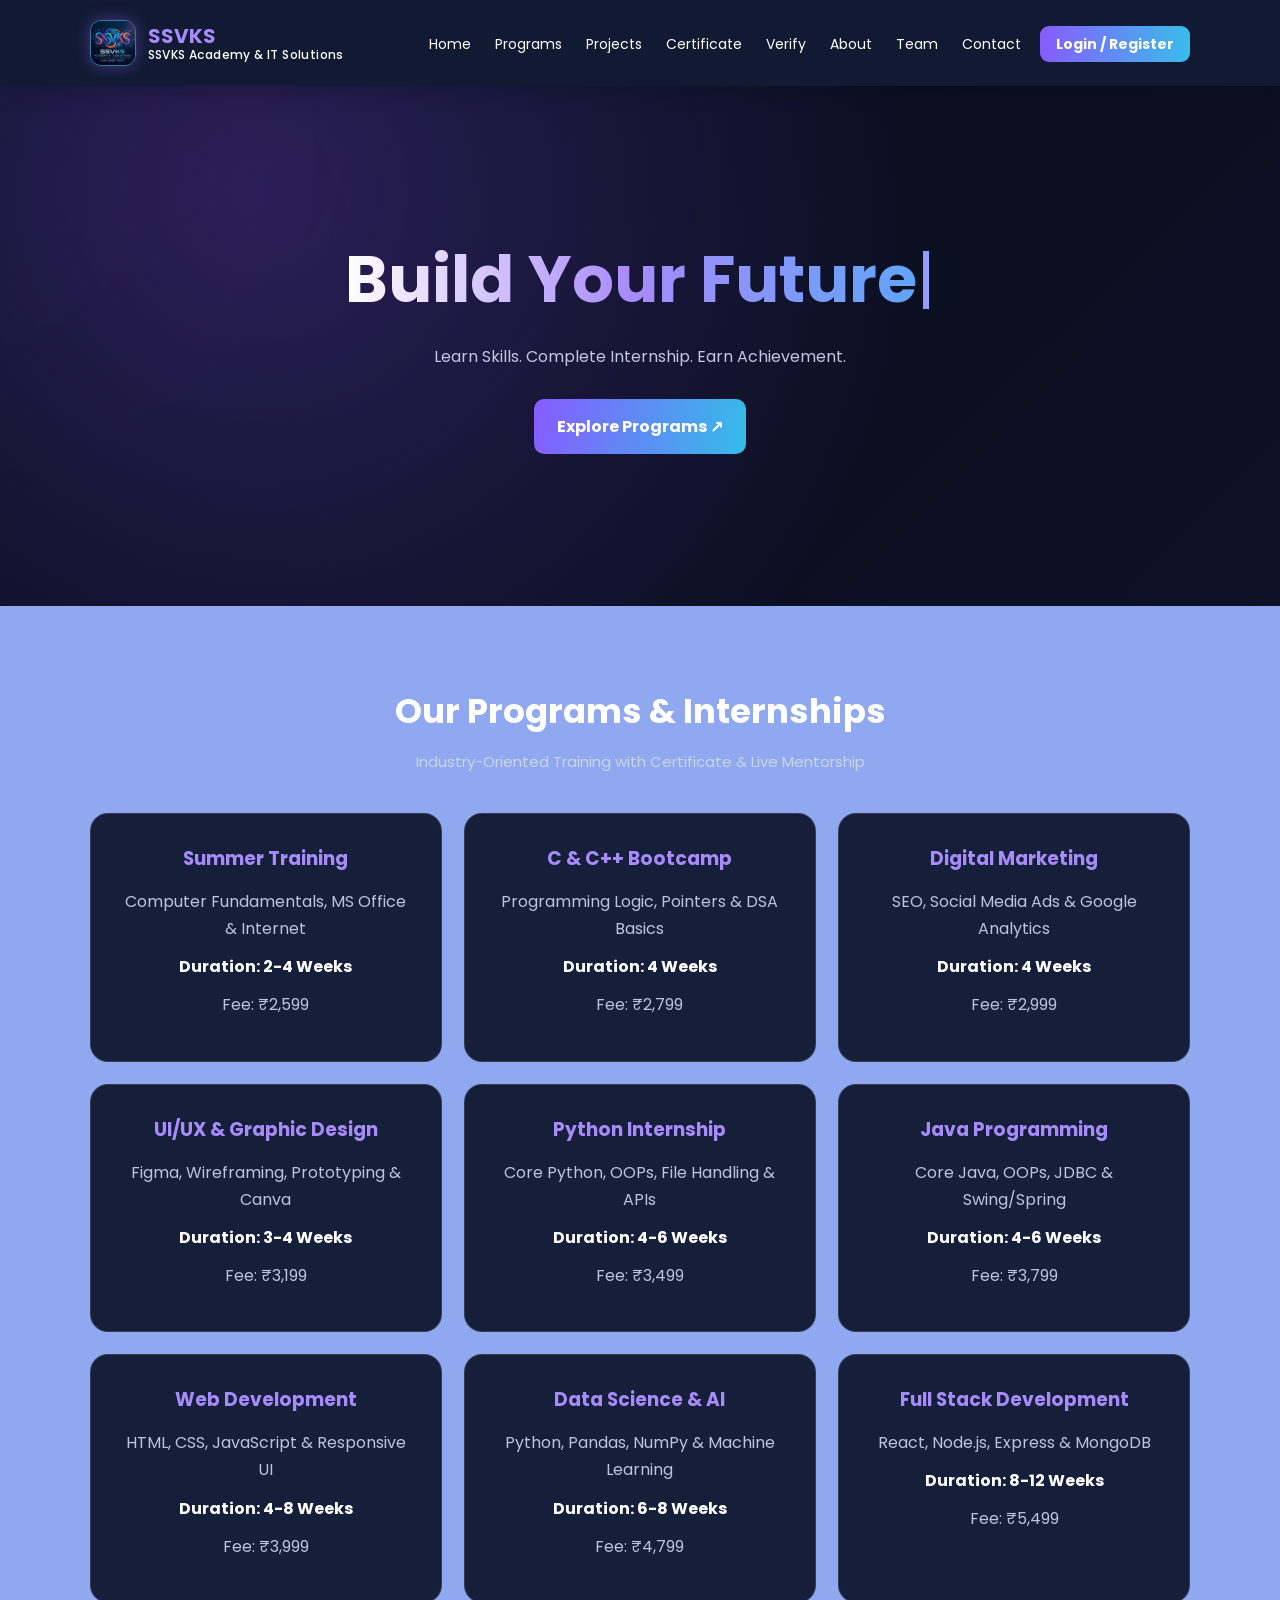
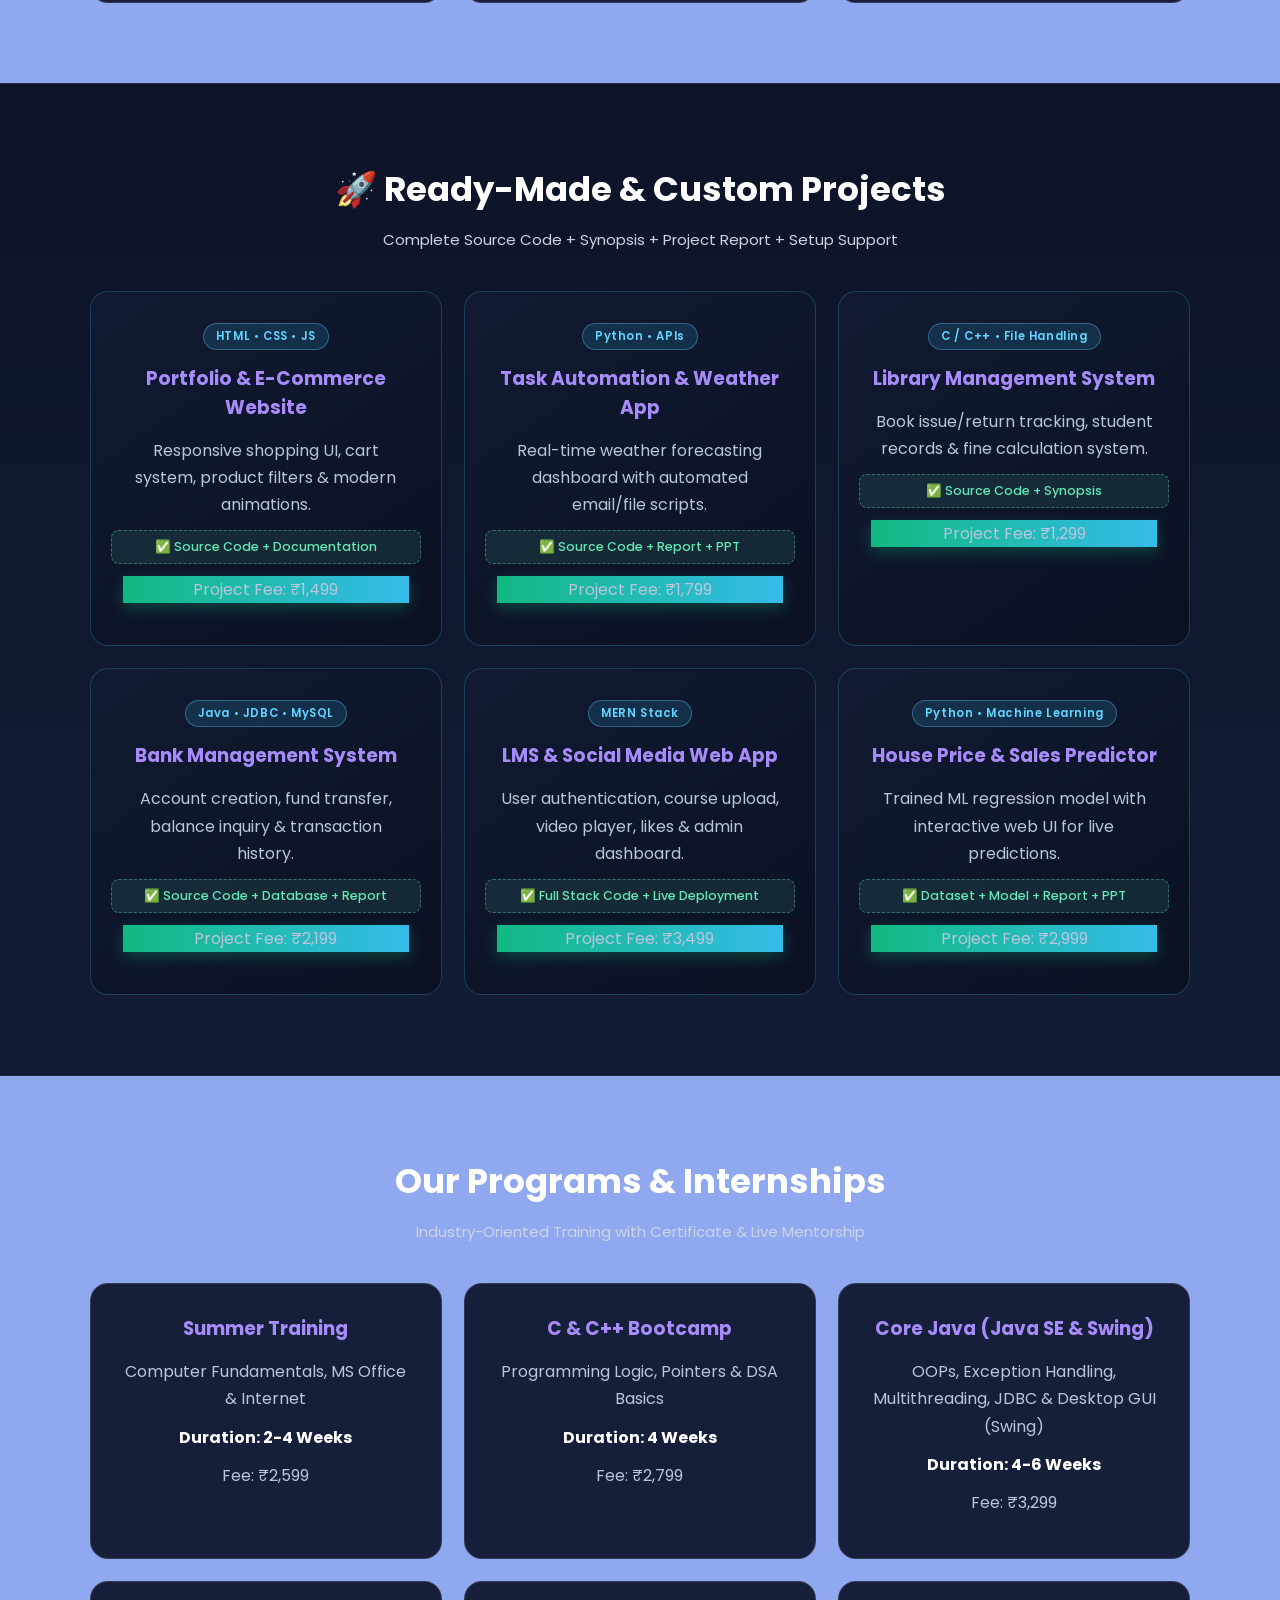
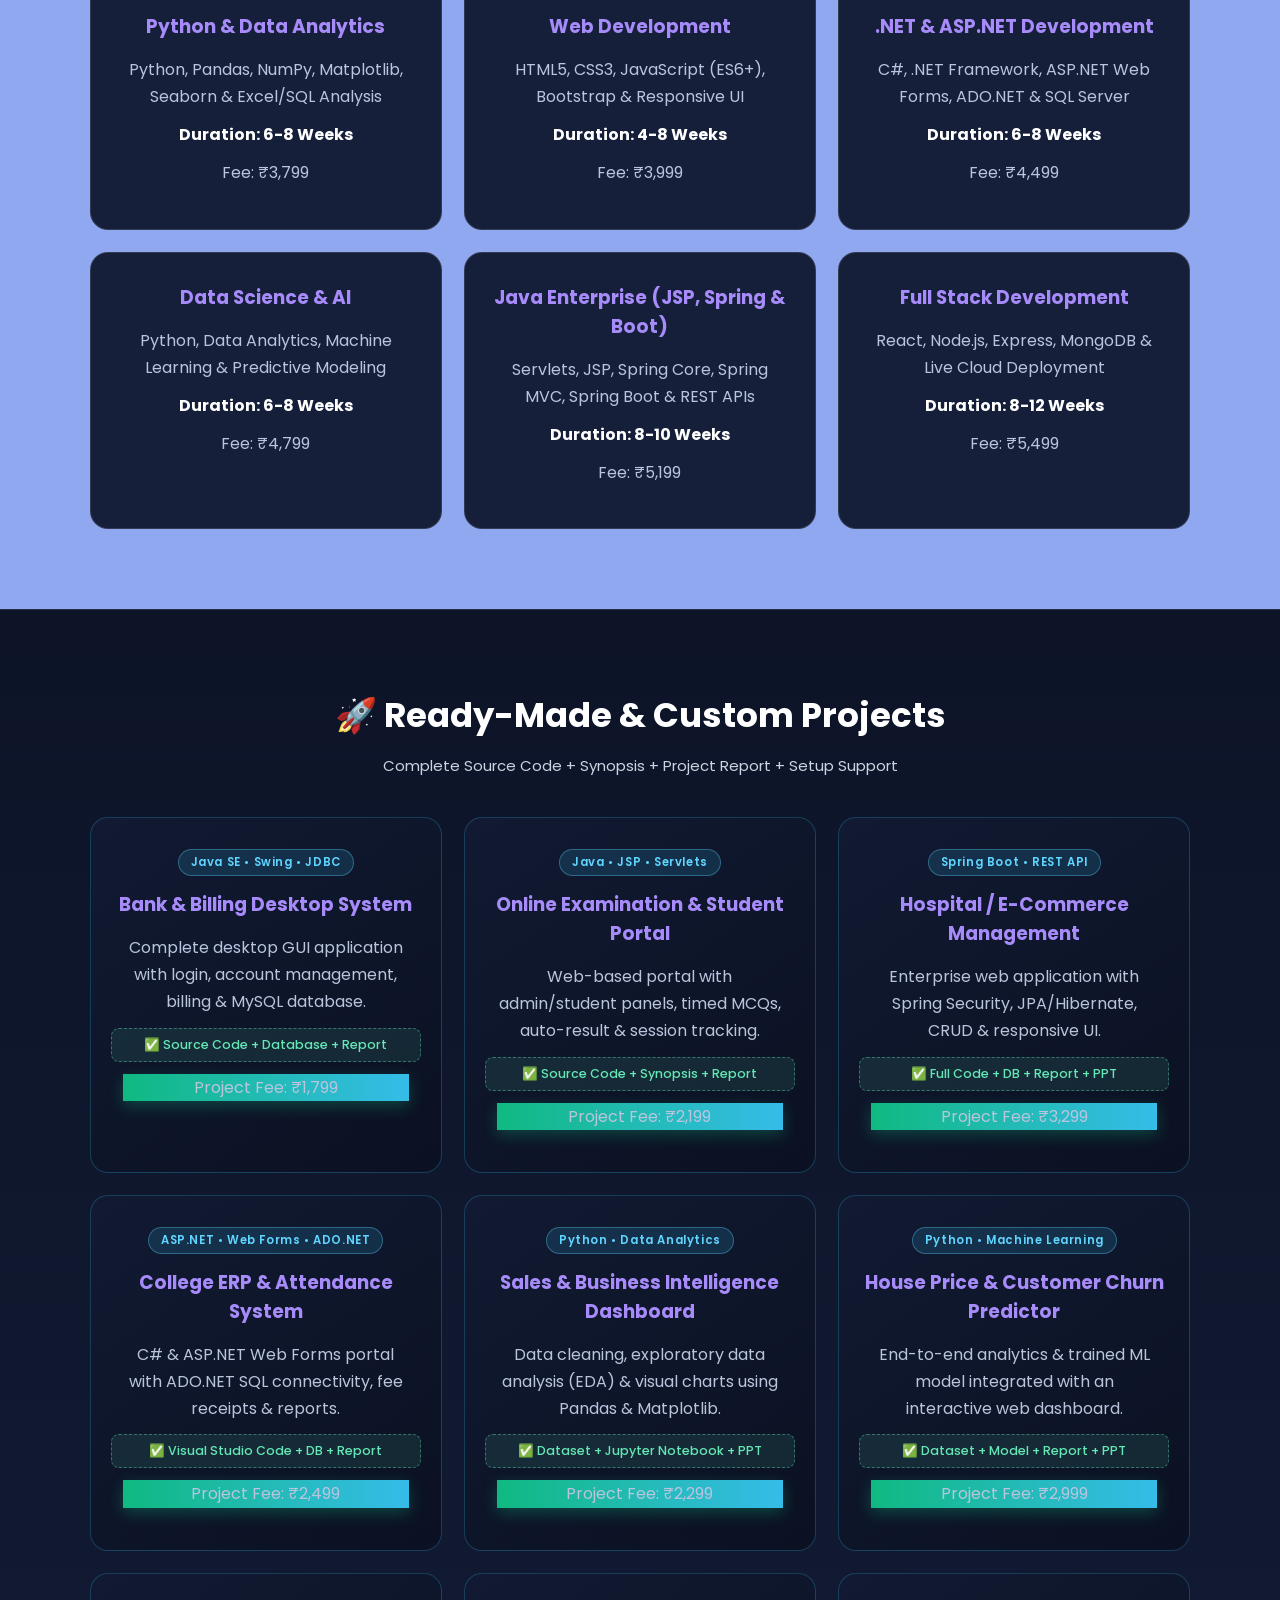
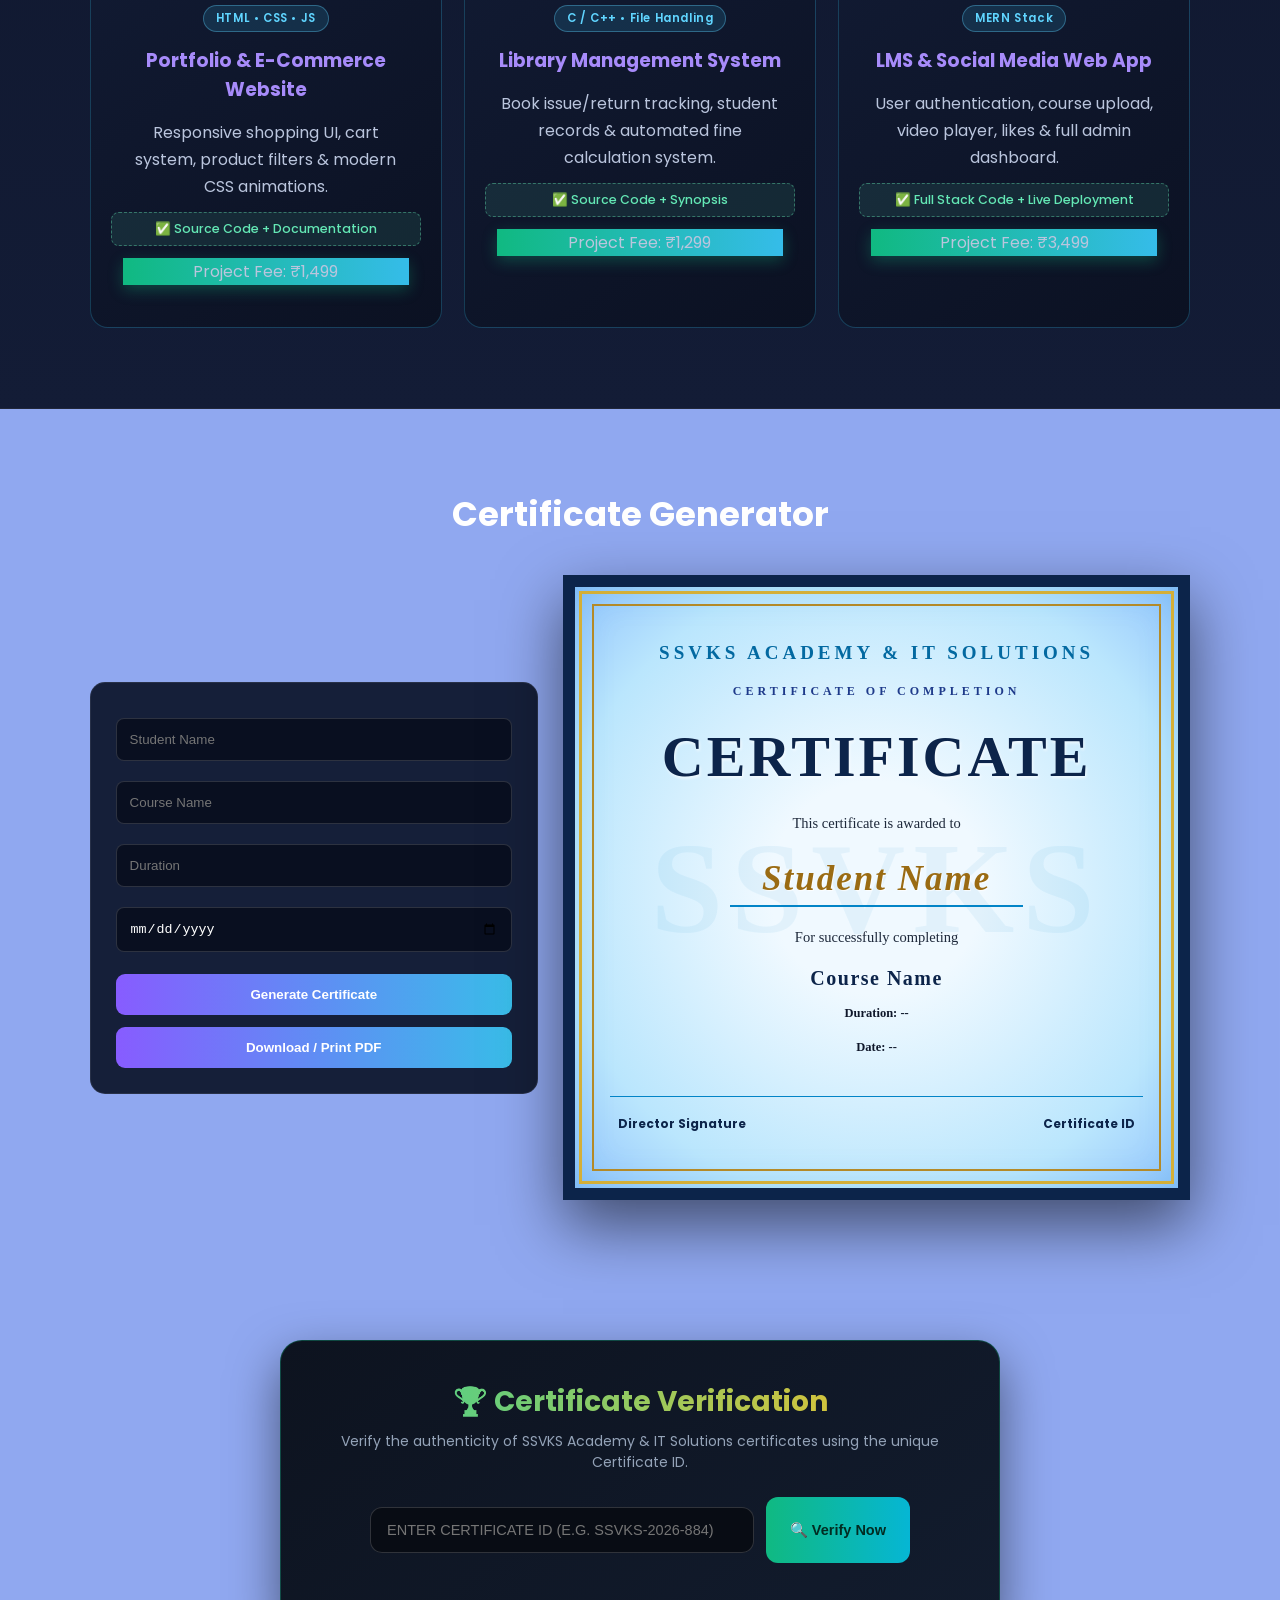
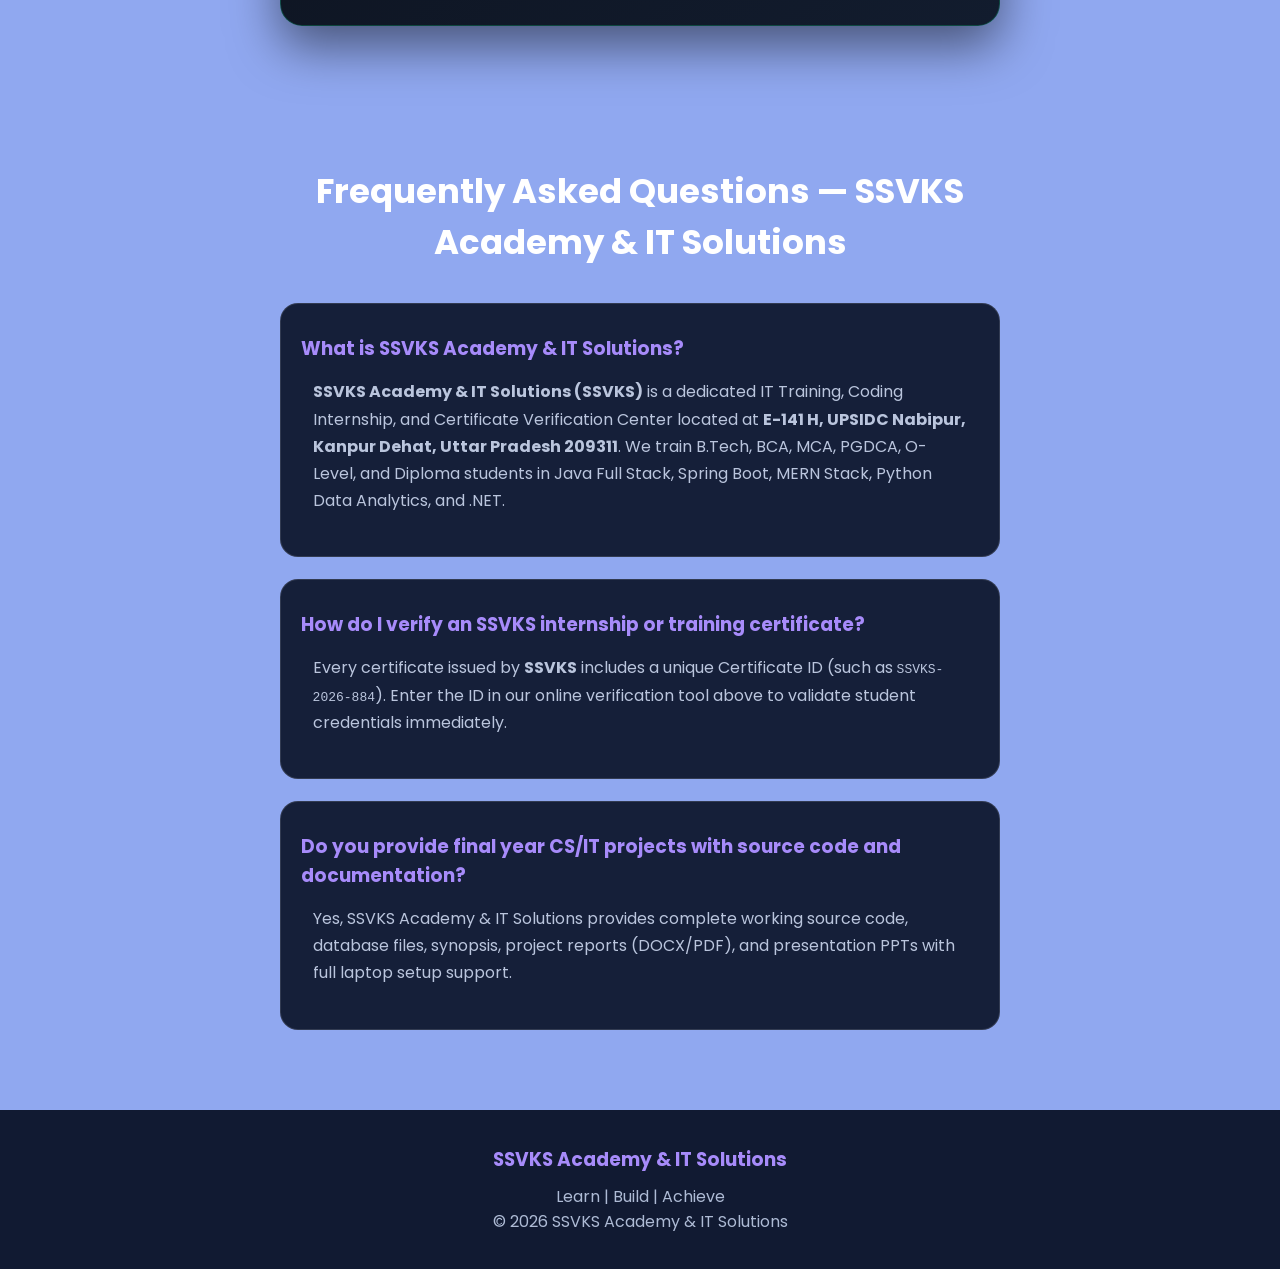
==== commit 933b6de8: "Add FAQ section to index.html Added a FAQ section with information about SSVKS Academy and certifica" ====
--- a/index.html
+++ b/index.html
@@ -1,10 +1,668 @@
 
 <!DOCTYPE html>
 <html lang="en">
+
 <head>
     <meta charset="UTF-8">
     <meta name="viewport" content="width=device-width, initial-scale=1.0">
     <meta http-equiv="X-UA-Compatible" content="IE=edge">
+<meta charset="UTF-8">
+    <meta name="viewport" content="width=device-width, initial-scale=1.0">
+    <meta http-equiv="X-UA-Compatible" content="IE=edge">
+
+    <!-- Google Search Console Verification -->
+    <meta name="google-site-verification" content="H3bVykICH_9SW0xdjnQrG6VGvvZq7AT_snkK0nryvLY" />
+
+    <!-- Primary SEO Meta Tags -->
+    <title>SSVKS | SSVKS Academy & IT Solutions - IT Training, Internships & Certificate Center</title>
+    <meta name="title" content="SSVKS | SSVKS Academy & IT Solutions - IT Training, Internships & Certificate Center">
+    <meta name="description" content="Official portal of SSVKS (SSVKS Academy & IT Solutions), located at E-141 H, UPSIDC Nabipur, Kanpur Dehat. Join coding internships, summer training, Java Full Stack, MERN, Python Data Analytics, .NET & final year projects with ID-verifiable certificates.">
+    <meta name="keywords" content="SSVKS, SSVKS Academy, SSVKS IT Solutions, SSVKS Academy & IT Solutions, SSVKS Kanpur Dehat, SSVKS Nabipur, IT Training and Certificate Center, Best IT Training Institute Kanpur Dehat, UPSIDC Nabipur Computer Training, Coding Internship with Verifiable Certificate, Summer Training BTech BCA MCA PGDCA, Java Full Stack Course, Spring Boot Internship, MERN Stack Training, Python Data Science Internship, ASP.NET Projects, Final Year Computer Science Projects with Source Code, Online Internship Certificate Verification">
+    <meta name="author" content="Satyanshu Saxena - SSVKS Academy & IT Solutions">
+    <meta name="publisher" content="SSVKS Academy & IT Solutions">
+    <meta name="application-name" content="SSVKS Academy & IT Solutions">
+    <meta name="robots" content="index, follow, max-snippet:-1, max-image-preview:large, max-video-preview:-1">
+    <meta name="googlebot" content="index, follow">
+    <meta name="language" content="English">
+    <meta name="theme-color" content="#080d1c">
+    <link rel="canonical" href="https://satyashuj.github.io/SSVKS-Academy-IT-Solutions/">
+
+    <!-- Local SEO Geo Tags (UPSIDC Nabipur, Kanpur Dehat) -->
+    <meta name="geo.region" content="IN-UP">
+    <meta name="geo.placename" content="E-141 H, UPSIDC Nabipur, Kanpur Dehat, Uttar Pradesh 209311">
+    <meta name="geo.position" content="26.3820;79.9482">
+    <meta name="ICBM" content="26.3820, 79.9482">
+
+    <!-- Favicon & Icons -->
+    <link rel="icon" type="image/png" href="images/logo.png">
+    <link rel="apple-touch-icon" href="images/logo.png">
+
+    <!-- Open Graph (WhatsApp, LinkedIn, Facebook Preview) -->
+    <meta property="og:type" content="website">
+    <meta property="og:locale" content="en_IN">
+    <meta property="og:site_name" content="SSVKS Academy & IT Solutions">
+    <meta property="og:url" content="https://satyashuj.github.io/SSVKS-Academy-IT-Solutions/">
+    <meta property="og:title" content="SSVKS | SSVKS Academy & IT Solutions - IT Training & Certificate Center">
+    <meta property="og:description" content="Official website of SSVKS Academy & IT Solutions (UPSIDC Nabipur, Kanpur Dehat & Online) — Java, Spring Boot, MERN, Python & .NET internships with verifiable certificates.">
+    <meta property="og:image" content="https://satyashuj.github.io/SSVKS-Academy-IT-Solutions/images/logo.png">
+    <meta property="og:image:alt" content="SSVKS Academy & IT Solutions Official Logo">
+
+    <!-- Twitter / X Card -->
+    <meta name="twitter:card" content="summary_large_image">
+    <meta name="twitter:url" content="https://satyashuj.github.io/SSVKS-Academy-IT-Solutions/">
+    <meta name="twitter:title" content="SSVKS | SSVKS Academy & IT Solutions">
+    <meta name="twitter:description" content="Practical software training, coding internships & final year projects in Java, Python, MERN & .NET with verifiable certificates.">
+    <meta name="twitter:image" content="https://satyashuj.github.io/SSVKS-Academy-IT-Solutions/images/logo.png">
+
+    <!-- Google Rich Results JSON-LD Schema -->
+    <script type="application/ld+json">
+    {
+      "@context": "https://schema.org",
+      "@graph": [
+        {
+          "@type": ["EducationalOrganization", "LocalBusiness"],
+          "@id": "https://satyashuj.github.io/SSVKS-Academy-IT-Solutions/#organization",
+          "name": "SSVKS Academy & IT Solutions",
+          "alternateName": ["SSVKS", "SSVKS Academy", "SSVKS IT Solutions", "SSVKS IT Training & Certificate Center"],
+          "url": "https://satyashuj.github.io/SSVKS-Academy-IT-Solutions/",
+          "logo": {
+            "@type": "ImageObject",
+            "url": "https://satyashuj.github.io/SSVKS-Academy-IT-Solutions/images/logo.png"
+          },
+          "image": "https://satyashuj.github.io/SSVKS-Academy-IT-Solutions/images/logo.png",
+          "description": "SSVKS Academy & IT Solutions is a premier IT Training & Certificate Center at UPSIDC Nabipur, Kanpur Dehat offering coding internships, summer training, and final year software projects in Java, Python, MERN, and .NET.",
+          "slogan": "Learn | Build | Achieve",
+          "founder": {
+            "@type": "Person",
+            "name": "Satyanshu Saxena"
+          },
+          "brand": {
+            "@type": "Brand",
+            "name": "SSVKS"
+          },
+          "address": {
+            "@type": "PostalAddress",
+            "streetAddress": "E-141 H, UPSIDC Nabipur",
+            "addressLocality": "Kanpur Dehat",
+            "addressRegion": "Uttar Pradesh",
+            "postalCode": "209311",
+            "addressCountry": "IN"
+          },
+          "geo": {
+            "@type": "GeoCoordinates",
+            "latitude": 26.3820,
+            "longitude": 79.9482
+          },
+          "areaServed": ["Kanpur Dehat", "Nabipur", "Mati", "Akbarpur", "Kanpur", "Uttar Pradesh", "India"],
+          "telephone": "+91-6394745461",
+          "email": "satyanshusaxena1481@gmail.com",
+          "openingHoursSpecification": {
+            "@type": "OpeningHoursSpecification",
+            "dayOfWeek": ["Monday", "Tuesday", "Wednesday", "Thursday", "Friday", "Saturday"],
+            "opens": "09:00",
+            "closes": "18:00"
+          }
+        },
+        {
+          "@type": "WebSite",
+          "@id": "https://satyashuj.github.io/SSVKS-Academy-IT-Solutions/#website",
+          "url": "https://satyashuj.github.io/SSVKS-Academy-IT-Solutions/",
+          "name": "SSVKS Academy & IT Solutions",
+          "alternateName": ["SSVKS", "SSVKS Academy"],
+          "publisher": {
+            "@id": "https://satyashuj.github.io/SSVKS-Academy-IT-Solutions/#organization"
+          },
+          "potentialAction": {
+            "@type": "SearchAction",
+            "target": "https://satyashuj.github.io/SSVKS-Academy-IT-Solutions/#verify?id={search_term_string}",
+            "query-input": "required name=search_term_string"
+          }
+        },
+        {
+          "@type": "ItemList",
+          "name": "SSVKS Academy IT Training & Internship Programs",
+          "itemListElement": [
+            {
+              "@type": "ListItem",
+              "position": 1,
+              "item": {
+                "@type": "Course",
+                "name": "Java Full Stack & Spring Boot Internship",
+                "description": "Enterprise Java training covering Core Java, JSP, Servlets, Spring Boot, and SQL with live project.",
+                "provider": { "@id": "https://satyashuj.github.io/SSVKS-Academy-IT-Solutions/#organization" }
+              }
+            },
+            {
+              "@type": "ListItem",
+              "position": 2,
+              "item": {
+                "@type": "Course",
+                "name": "Full Stack MERN Web Development",
+                "description": "Hands-on web development training in MongoDB, Express.js, React, and Node.js.",
+                "provider": { "@id": "https://satyashuj.github.io/SSVKS-Academy-IT-Solutions/#organization" }
+              }
+            },
+            {
+              "@type": "ListItem",
+              "position": 3,
+              "item": {
+                "@type": "Course",
+                "name": "Python & Data Analytics Internship",
+                "description": "Practical training in Python, Pandas, NumPy, SQL, and Machine Learning applications.",
+                "provider": { "@id": "https://satyashuj.github.io/SSVKS-Academy-IT-Solutions/#organization" }
+              }
+            },
+            {
+              "@type": "ListItem",
+              "position": 4,
+              "item": {
+                "@type": "Course",
+                "name": ".NET & ASP.NET Enterprise Training",
+                "description": "Industry training in C#, ASP.NET, ADO.NET, and MS SQL Server.",
+                "provider": { "@id": "https://satyashuj.github.io/SSVKS-Academy-IT-Solutions/#organization" }
+              }
+            }
+          ]
+        },
+        {
+          "@type": "FAQPage",
+          "mainEntity": [
+            {
+              "@type": "Question",
+              "name": "What is SSVKS Academy & IT Solutions?",
+              "acceptedAnswer": {
+                "@type": "Answer",
+                "text": "SSVKS Academy & IT Solutions (SSVKS) is an IT Training, Coding Internship, and Certificate Verification Center located at E-141 H, UPSIDC Nabipur, Kanpur Dehat, offering practical software training and final year projects."
+              }
+            },
+            {
+              "@type": "Question",
+              "name": "How can I verify an internship certificate from SSVKS Academy & IT Solutions?",
+              "acceptedAnswer": {
+                "@type": "Answer",
+                "text": "Visit the Certificate Verification section on our homepage, enter your unique Certificate ID (e.g., SSVKS-2026-884), and click Verify Now to view official student and course details."
+              }
+            }
+          ]
+        }
+      ]
+    }
+    </script>
+    <!-- Primary SEO Meta Tags -->
+    <title>SSVKS Academy & IT Solutions | Best IT Training, Internships & Certificate Center in Kanpur Dehat</title>
+    <meta name="title" content="SSVKS Academy & IT Solutions | Best IT Training, Internships & Certificate Center in Kanpur Dehat">
+    <meta name="description" content="SSVKS Academy & IT Solutions (E-141 H, UPSIDC Nabipur, Kanpur Dehat & Online) is a leading IT Training & Certificate Center offering Coding Internships, Summer Training, Java Full Stack, MERN, Python Data Analytics, .NET & Final Year CS/IT Projects with online ID-verifiable certificates.">
+    <meta name="keywords" content="SSVKS Academy, SSVKS Academy & IT Solutions, IT Training and Certificate Center, Best IT Training Institute Kanpur Dehat, UPSIDC Nabipur Computer Training, Coding Internship with Verifiable Certificate, Summer Training BTech BCA MCA PGDCA, Java Full Stack Course, Spring Boot Internship, MERN Stack Training, Python Data Science Internship, ASP.NET Projects, Final Year Computer Science Projects with Source Code, Online Internship Certificate Verification">
+    <meta name="author" content="Satyanshu Saxena - SSVKS Academy & IT Solutions">
+    <meta name="robots" content="index, follow, max-snippet:-1, max-image-preview:large, max-video-preview:-1">
+    <meta name="theme-color" content="#080d1c">
+    <link rel="canonical" href="https://satyashuj.github.io/SSVKS-Academy-IT-Solutions/">
+
+    <!-- Local SEO Geo Tags (UPSIDC Nabipur, Kanpur Dehat) -->
+    <meta name="geo.region" content="IN-UP">
+    <meta name="geo.placename" content="E-141 H, UPSIDC Nabipur, Kanpur Dehat, Uttar Pradesh 209311">
+    <meta name="geo.position" content="26.3820;79.9482">
+    <meta name="ICBM" content="26.3820, 79.9482">
+
+    <!-- Favicon -->
+    <link rel="icon" type="image/png" href="images/logo.png">
+    <link rel="apple-touch-icon" href="images/logo.png">
+
+    <!-- Open Graph (WhatsApp, LinkedIn, Facebook Preview) -->
+    <meta property="og:type" content="website">
+    <meta property="og:locale" content="en_IN">
+    <meta property="og:site_name" content="SSVKS Academy & IT Solutions">
+    <meta property="og:url" content="https://satyashuj.github.io/SSVKS-Academy-IT-Solutions/">
+    <meta property="og:title" content="SSVKS Academy & IT Solutions | IT Training, Internships & Certificate Center">
+    <meta property="og:description" content="Practical software training in Java, Spring Boot, MERN, Python & .NET with live projects, complete documentation & online ID-verifiable internship certificates.">
+    <meta property="og:image" content="https://satyashuj.github.io/SSVKS-Academy-IT-Solutions/images/logo.png">
+    <meta property="og:image:alt" content="SSVKS Academy & IT Solutions Official Logo">
+
+    <!-- Twitter Card -->
+    <meta name="twitter:card" content="summary_large_image">
+    <meta name="twitter:url" content="https://satyashuj.github.io/SSVKS-Academy-IT-Solutions/">
+    <meta name="twitter:title" content="SSVKS Academy & IT Solutions | Best IT Training & Certificate Center">
+    <meta name="twitter:description" content="Join live coding internships, summer training & final year projects in Java, Python, MERN & .NET with online verifiable certificates.">
+    <meta name="twitter:image" content="https://satyashuj.github.io/SSVKS-Academy-IT-Solutions/images/logo.png">
+
+    <!-- Google Rich Results JSON-LD Schema -->
+    <script type="application/ld+json">
+    {
+      "@context": "https://schema.org",
+      "@graph": [
+        {
+          "@type": ["EducationalOrganization", "LocalBusiness"],
+          "@id": "https://satyashuj.github.io/SSVKS-Academy-IT-Solutions/#organization",
+          "name": "SSVKS Academy & IT Solutions",
+          "alternateName": ["SSVKS Academy", "SSVKS IT Training & Certificate Center"],
+          "url": "https://satyashuj.github.io/SSVKS-Academy-IT-Solutions/",
+          "logo": "https://satyashuj.github.io/SSVKS-Academy-IT-Solutions/images/logo.png",
+          "image": "https://satyashuj.github.io/SSVKS-Academy-IT-Solutions/images/logo.png",
+          "description": "Premier IT Training & Certificate Center at UPSIDC Nabipur, Kanpur Dehat offering coding internships, summer training, and final year software projects in Java, Python, MERN, and .NET.",
+          "founder": {
+            "@type": "Person",
+            "name": "Satyanshu Saxena"
+          },
+          "address": {
+            "@type": "PostalAddress",
+            "streetAddress": "E-141 H, UPSIDC Nabipur",
+            "addressLocality": "Kanpur Dehat",
+            "addressRegion": "Uttar Pradesh",
+            "postalCode": "209311",
+            "addressCountry": "IN"
+          },
+          "geo": {
+            "@type": "GeoCoordinates",
+            "latitude": 26.3820,
+            "longitude": 79.9482
+          },
+          "areaServed": ["Kanpur Dehat", "Nabipur", "Mati", "Akbarpur", "Kanpur", "Uttar Pradesh", "India"],
+          "telephone": "+91-6394745461",
+          "email": "satyanshusaxena1481@gmail.com",
+          "openingHoursSpecification": {
+            "@type": "OpeningHoursSpecification",
+            "dayOfWeek": ["Monday", "Tuesday", "Wednesday", "Thursday", "Friday", "Saturday"],
+            "opens": "09:00",
+            "closes": "18:00"
+          }
+        },
+        {
+          "@type": "WebSite",
+          "@id": "https://satyashuj.github.io/SSVKS-Academy-IT-Solutions/#website",
+          "url": "https://satyashuj.github.io/SSVKS-Academy-IT-Solutions/",
+          "name": "SSVKS Academy & IT Solutions",
+          "publisher": { "@id": "https://satyashuj.github.io/SSVKS-Academy-IT-Solutions/#organization" }
+        },
+        {
+          "@type": "ItemList",
+          "name": "IT Training & Internship Programs",
+          "itemListElement": [
+            {
+              "@type": "ListItem",
+              "position": 1,
+              "item": {
+                "@type": "Course",
+                "name": "Java Full Stack & Spring Boot Internship",
+                "description": "Enterprise Java training covering Core Java, JSP, Servlets, Spring Boot, and SQL with live project.",
+                "provider": { "@id": "https://satyashuj.github.io/SSVKS-Academy-IT-Solutions/#organization" }
+              }
+            },
+            {
+              "@type": "ListItem",
+              "position": 2,
+              "item": {
+                "@type": "Course",
+                "name": "Full Stack MERN Web Development",
+                "description": "Hands-on web development training in MongoDB, Express.js, React, and Node.js.",
+                "provider": { "@id": "https://satyashuj.github.io/SSVKS-Academy-IT-Solutions/#organization" }
+              }
+            },
+            {
+              "@type": "ListItem",
+              "position": 3,
+              "item": {
+                "@type": "Course",
+                "name": "Python & Data Analytics Internship",
+                "description": "Practical training in Python, Pandas, NumPy, SQL, and Machine Learning applications.",
+                "provider": { "@id": "https://satyashuj.github.io/SSVKS-Academy-IT-Solutions/#organization" }
+              }
+            },
+            {
+              "@type": "ListItem",
+              "position": 4,
+              "item": {
+                "@type": "Course",
+                "name": ".NET & ASP.NET Enterprise Training",
+                "description": "Industry training in C#, ASP.NET, ADO.NET, and MS SQL Server.",
+                "provider": { "@id": "https://satyashuj.github.io/SSVKS-Academy-IT-Solutions/#organization" }
+              }
+            }
+          ]
+        },
+        {
+          "@type": "FAQPage",
+          "mainEntity": [
+            {
+              "@type": "Question",
+              "name": "How can I verify an internship certificate from SSVKS Academy & IT Solutions?",
+              "acceptedAnswer": {
+                "@type": "Answer",
+                "text": "Visit the Certificate Verification section on our homepage, enter your unique Certificate ID (e.g., SSVKS-2026-884), and click Verify Now to view official student and course details."
+              }
+            },
+            {
+              "@type": "Question",
+              "name": "Where is SSVKS Academy & IT Solutions located?",
+              "acceptedAnswer": {
+                "@type": "Answer",
+                "text": "Our training center is located at E-141 H, UPSIDC Nabipur, Kanpur Dehat, Uttar Pradesh 209311, and we also offer live online training across India."
+              }
+            }
+          ]
+        }
+      ]
+    }
+    </script>
+
+    <link rel="stylesheet" href="style.css">
+ 
+
+<!-- =========================================
+ SSVKS ACADEMY & IT SOLUTIONS
+ ADVANCED SEO META DATA V2
+ Learn | Build | Achieve
+========================================= -->
+
+<meta charset="UTF-8">
+<meta name="viewport" content="width=device-width, initial-scale=1.0">
+
+<title>SSVKS Academy & IT Solutions | Computer Courses, IT Training & Internships</title>
+
+<meta name="title" content="SSVKS Academy & IT Solutions | Learn, Build, Achieve">
+
+<meta name="description" content="SSVKS Academy & IT Solutions provides practical computer education, professional IT training, Python, Java, C, C++, Web Development, Data Science, Artificial Intelligence, internships, live projects and digital skill development. Learn, Build and Achieve with SSVKS Academy.">
+
+<meta name="keywords" content="
+SSVKS Academy,
+SSVKS Academy and IT Solutions,
+Satyanshu Coding Hub,
+Computer Institute India,
+Online Computer Courses,
+Best Computer Training,
+IT Education,
+Computer Education,
+Programming Classes,
+Python Programming Course,
+Java Programming Course,
+C Programming,
+C++ Programming,
+HTML CSS JavaScript,
+Full Stack Web Development,
+Website Development,
+Data Science Course,
+Artificial Intelligence Course,
+Machine Learning,
+Tally Prime,
+ADCA Course,
+DCA Course,
+Computer Basics,
+IT Internship,
+Online Internship,
+Student Projects,
+Programming Projects,
+Certificate Verification,
+Digital Skills Training
+">
+
+<meta name="author" content="SSVKS Academy & IT Solutions">
+<meta name="publisher" content="SSVKS Academy & IT Solutions">
+<meta name="copyright" content="SSVKS Academy & IT Solutions">
+
+<meta name="robots" content="index, follow, max-image-preview:large, max-snippet:-1, max-video-preview:-1">
+<meta name="googlebot" content="index, follow">
+
+<meta name="theme-color" content="#080d1c">
+<meta name="color-scheme" content="dark light">
+
+<link rel="canonical" href="https://satyashuj.github.io/SSVKS-Academy-IT-Solutions/">
+
+<!-- Open Graph SEO -->
+
+<meta property="og:type" content="website">
+<meta property="og:site_name" content="SSVKS Academy & IT Solutions">
+<meta property="og:title" content="SSVKS Academy | Learn, Build, Achieve">
+<meta property="og:description" content="Learn programming, computer applications, web development, AI, practical IT skills and build your future with SSVKS Academy.">
+<meta property="og:url" content="https://satyashuj.github.io/SSVKS-Academy-IT-Solutions/">
+<meta property="og:locale" content="en_IN">
+
+<!-- Twitter / X SEO -->
+
+<meta name="twitter:card" content="summary_large_image">
+<meta name="twitter:title" content="SSVKS Academy & IT Solutions">
+<meta name="twitter:description" content="Professional Computer Education, Programming, IT Training, Internships and Practical Projects. Learn | Build | Achieve.">
+
+<!-- Mobile & Browser -->
+
+<meta name="format-detection" content="telephone=no">
+<meta name="referrer" content="strict-origin-when-cross-origin">
+
+<!-- Educational Organization Structured Data -->
+
+<script type="application/ld+json">
+{
+  "@context": "https://schema.org",
+  "@type": "EducationalOrganization",
+  "name": "SSVKS Academy & IT Solutions",
+  "alternateName": "SSVKS Academy",
+  "url": "https://satyashuj.github.io/SSVKS-Academy-IT-Solutions/",
+  "description": "Computer education and IT training platform offering programming, computer applications, web development, practical projects and digital skills training.",
+  "slogan": "Learn | Build | Achieve",
+  "knowsAbout": [
+    "Computer Education",
+    "Python Programming",
+    "Java Programming",
+    "C Programming",
+    "C++ Programming",
+    "Web Development",
+    "Artificial Intelligence",
+    "Data Science",
+    "Computer Applications",
+    "Digital Skills",
+    "IT Projects"
+  ],
+  "educationalCredentialAwarded": "Course Completion Certificate"
+}
+</script>
+
+<!-- End SSVKS Advanced SEO -->
+
+
+<!-- =====================================
+     SSVKS ACADEMY - PREMIUM SEO META DATA
+====================================== -->
+
+<title>SSVKS Academy | IT Courses, Training & Internships</title>
+
+<meta charset="UTF-8">
+<meta name="viewport" content="width=device-width, initial-scale=1.0">
+
+<meta name="description" content="Join SSVKS Academy & IT Solutions for professional computer training, Python, Java, Web Development, Data Science, AI, internships and practical IT projects. Learn, Build, Achieve.">
+
+<meta name="keywords" content="SSVKS Academy, SSVKS Academy and IT Solutions, Computer Institute, Computer Courses, IT Training Institute, Python Training, Java Training, Web Development Course, C Programming, C++ Course, Data Science, Artificial Intelligence, Summer Internship, Online Internship, IT Projects, Student Certificates, Computer Education India">
+
+<meta name="author" content="SSVKS Academy & IT Solutions">
+
+<meta name="robots" content="index, follow, max-image-preview:large">
+
+<meta name="language" content="English">
+
+<meta name="theme-color" content="#080d1c">
+
+<link rel="canonical" href="https://satyashuj.github.io/SSVKS-Academy-IT-Solutions/">
+
+<!-- Open Graph / Facebook / WhatsApp -->
+
+<meta property="og:type" content="website">
+
+<meta property="og:title" content="SSVKS Academy & IT Solutions | Learn, Build, Achieve">
+
+<meta property="og:description" content="Explore professional IT courses, computer training, internships, programming, live projects and certificate verification at SSVKS Academy.">
+
+<meta property="og:url" content="https://satyashuj.github.io/SSVKS-Academy-IT-Solutions/">
+
+<meta property="og:site_name" content="SSVKS Academy & IT Solutions">
+
+<meta property="og:locale" content="en_IN">
+
+<!-- Twitter / X -->
+
+<meta name="twitter:card" content="summary_large_image">
+
+<meta name="twitter:title" content="SSVKS Academy & IT Solutions">
+
+<meta name="twitter:description" content="Professional Computer Education, IT Training, Programming Courses, Internships and Projects. Learn | Build | Achieve.">
+
+<!-- Google SEO -->
+
+<meta name="googlebot" content="index, follow">
+
+<!-- Structured Data: Educational Organization -->
+
+<script type="application/ld+json">
+{
+  "@context": "https://schema.org",
+  "@type": "EducationalOrganization",
+  "name": "SSVKS Academy & IT Solutions",
+  "alternateName": "SSVKS Academy",
+  "url": "https://satyashuj.github.io/SSVKS-Academy-IT-Solutions/",
+  "description": "Computer education and IT training institute offering programming courses, web development, internships, practical projects and digital skills training.",
+  "slogan": "Learn | Build | Achieve",
+  "knowsAbout": [
+    "Computer Education",
+    "Python Programming",
+    "Java Programming",
+    "C and C++",
+    "Web Development",
+    "Data Science",
+    "Artificial Intelligence",
+    "Digital Marketing",
+    "IT Projects"
+  ]
+}
+</script>
+
+    
+    <meta charset="UTF-8">
+    <meta name="viewport" content="width=device-width, initial-scale=1.0">
+    <meta http-equiv="X-UA-Compatible" content="IE=edge">
+
+    <!-- ==========================================
+         1. PRIMARY GOOGLE SEARCH SEO META TAGS
+    ========================================== -->
+    <title>SSVKS Academy & IT Solutions | Best IT Training, Internships & Certificate Center</title>
+    <meta name="title" content="SSVKS Academy & IT Solutions | Best IT Training, Internships & Certificate Center">
+    <meta name="description" content="SSVKS Academy & IT Solutions is a premier IT Training & Certificate Center offering industry-oriented Coding Internships, Summer Training, Java Full Stack, MERN, Python Data Analytics, .NET & Final Year CS/IT Projects with online ID-verifiable certificates.">
+    <meta name="keywords" content="SSVKS Academy, SSVKS Academy & IT Solutions, IT Training and Certificate Center, Best IT Training Institute Kanpur Dehat, Coding Internship with Verifiable Certificate, Summer Training for BTech BCA MCA PGDCA, Java Full Stack Course, Spring Boot Internship, MERN Stack Development Training, Python Data Science Internship, ASP.NET Projects, Final Year Computer Science Projects with Source Code, Online Internship Certificate Verification">
+    <meta name="author" content="Satyanshu Saxena - SSVKS Academy & IT Solutions">
+    <meta name="publisher" content="SSVKS Academy & IT Solutions">
+    <meta name="robots" content="index, follow, max-snippet:-1, max-image-preview:large, max-video-preview:-1">
+    <meta name="googlebot" content="index, follow">
+    <meta name="language" content="English">
+    <meta name="revisit-after" content="3 days">
+    <meta name="rating" content="General">
+    <meta name="theme-color" content="#080d1c">
+    <link rel="canonical" href="https://satyashuj.github.io/SSVKS-Academy-IT-Solutions/">
+
+    <!-- ==========================================
+         2. LOCAL SEO & GEO-LOCATION TAGS (UP / KANPUR)
+    ========================================== -->
+    <meta name="geo.region" content="IN-UP">
+    <meta name="geo.placename" content="Mati, Nabipur, Kanpur Dehat, Uttar Pradesh">
+    <meta name="geo.position" content="26.3820;79.9482">
+    <meta name="ICBM" content="26.3820, 79.9482">
+
+    <!-- ==========================================
+         3. FAVICON & MOBILE APP ICONS
+    ========================================== -->
+    <link rel="icon" type="image/png" sizes="32x32" href="images/logo.png">
+    <link rel="apple-touch-icon" href="images/logo.png">
+
+    <!-- ==========================================
+         4. OPEN GRAPH (WHATSAPP, LINKEDIN, FACEBOOK)
+    ========================================== -->
+    <meta property="og:type" content="website">
+    <meta property="og:locale" content="en_IN">
+    <meta property="og:site_name" content="SSVKS Academy & IT Solutions">
+    <meta property="og:url" content="https://satyashuj.github.io/SSVKS-Academy-IT-Solutions/">
+    <meta property="og:title" content="SSVKS Academy & IT Solutions | IT Training, Internships & Certificate Center">
+    <meta property="og:description" content="Practical software training in Java, Spring Boot, MERN, Python & .NET with live projects, complete documentation & QR/ID verifiable internship certificates.">
+    <meta property="og:image" content="https://satyashuj.github.io/SSVKS-Academy-IT-Solutions/images/logo.png">
+    <meta property="og:image:secure_url" content="https://satyashuj.github.io/SSVKS-Academy-IT-Solutions/images/logo.png">
+    <meta property="og:image:type" content="image/png">
+    <meta property="og:image:alt" content="SSVKS Academy & IT Solutions - IT Training & Certificate Center">
+
+    <!-- ==========================================
+         5. TWITTER / X LARGE CARD PREVIEW
+    ========================================== -->
+    <meta name="twitter:card" content="summary_large_image">
+    <meta name="twitter:url" content="https://satyashuj.github.io/SSVKS-Academy-IT-Solutions/">
+    <meta name="twitter:title" content="SSVKS Academy & IT Solutions | Best IT Training & Certificate Center">
+    <meta name="twitter:description" content="Join live coding internships, summer training & final year projects in Java, Python, MERN & .NET with online verifiable certificates.">
+    <meta name="twitter:image" content="https://satyashuj.github.io/SSVKS-Academy-IT-Solutions/images/logo.png">
+
+    <!-- ==========================================
+         6. GOOGLE RICH RESULTS (4-IN-1 JSON-LD SCHEMA)
+    ========================================== -->
+    <script type="application/ld+json">
+    {
+      "@context": "https://schema.org",
+      "@graph": [
+        {
+          "@type": ["EducationalOrganization", "LocalBusiness"],
+          "@id": "https://satyashuj.github.io/SSVKS-Academy-IT-Solutions/#organization",
+          "name": "SSVKS Academy & IT Solutions",
+          "alternateName": ["SSVKS Academy", "SSVKS IT Training & Certificate Center"],
+          "url": "https://satyashuj.github.io/SSVKS-Academy-IT-Solutions/",
+          "logo": {
+            "@type": "ImageObject",
+            "url": "https://satyashuj.github.io/SSVKS-Academy-IT-Solutions/images/logo.png"
+          },
+          "image": "https://satyashuj.github.io/SSVKS-Academy-IT-Solutions/images/logo.png",
+          "description": "Trusted IT Training & Certificate Center providing hands-on coding internships, summer training, and final year software projects in Java, Python, MERN, and .NET.",
+          "founder": {
+            "@type": "Person",
+            "name": "Satyanshu Saxena"
+          },
+          "address": {
+            "@type": "PostalAddress",
+            "streetAddress": "Mati, Nabipur",
+            "addressLocality": "Kanpur Dehat",
+            "addressRegion": "Uttar Pradesh",
+            "postalCode": "209101",
+            "addressCountry": "IN"
+          },
+          "geo": {
+            "@type": "GeoCoordinates",
+            "latitude": 26.3820,
+            "longitude": 79.9482
+          },
+          "areaServed": ["Kanpur Dehat", "Kanpur", "Uttar Pradesh", "India"],
+          "telephone": "+91-6394745461",
+          "email": "satyanshusaxena1481@gmail.com",
+          "priceRange": "₹₹"
+        },
+        {
+          "@type": "WebSite",
+          "@id": "https://satyashuj.github.io/SSVKS-Academy-IT-Solutions/#website",
+          "url": "https://satyashuj.github.io/SSVKS-Academy-IT-Solutions/",
+          "name": "SSVKS Academy & IT Solutions",
+          "publisher": {
+            "@id": "https://satyashuj.github.io/SSVKS-Academy-IT-Solutions/#organization"
+          },
+          "potentialAction": {
+            "@type": "SearchAction",
+            "target": "https://satyashuj.github.io/SSVKS-Academy-IT-Solutions/#verify?id={search_term_string}",
+            "query-input": "required name=search_term_string"
+          }
+        },
+        {
+          "@type": "ItemList",
+          "name": "IT Training & Internship Programs",
+          "itemListElement": [
+            {
+              "@type": "ListItem",
+              "position": 1,
+              "item": {
+                "@type": "Course",
+                "name": "Java Full Stack & Spring Boot Internship",
+                "description": "Complete enterprise Java training covering Core Java, JSP, Servlets, Spring Boot, and SQL with live project.",
+                "provider": { "@id": "
+    
+
+    <meta charset="UTF-8">
+    <meta name="viewport" content="width=device-width, initial-scale=1.0">
+    <meta http-equiv="X-UA-Compatible" content="IE=edge">
+    <meta name="google-site-verification" content="H3bVykICH_9SW0xdjnQrG6VGvvZq7AT_snkK0nryvLY" />
 
     <!-- Primary SEO Meta Tags -->
     <title>SSVKS Academy & IT Solutions | Best IT Internships, Summer Training & Final Year Projects</title>
@@ -149,9 +807,7 @@
     </script>
 
     <link rel="stylesheet" href="style.css">
-</head>
-    
-<head>
+
     <meta charset="UTF-8">
     <meta name="viewport" content="width=device-width, initial-scale=1.0">
     
@@ -618,6 +1274,25 @@
 
     <div id="verifyResult"></div>
 </section>
+
+    <section class="section" id="faq" style="max-width: 900px; margin: auto;">
+    <h2>Frequently Asked Questions — SSVKS Academy &amp; IT Solutions</h2>
+    <div class="cards" style="grid-template-columns: 1fr; text-align: left; margin-top: 20px;">
+        <div class="card">
+            <h3>What is SSVKS Academy &amp; IT Solutions?</h3>
+            <p><strong>SSVKS Academy &amp; IT Solutions (SSVKS)</strong> is a dedicated IT Training, Coding Internship, and Certificate Verification Center located at <strong>E-141 H, UPSIDC Nabipur, Kanpur Dehat, Uttar Pradesh 209311</strong>. We train B.Tech, BCA, MCA, PGDCA, O-Level, and Diploma students in Java Full Stack, Spring Boot, MERN Stack, Python Data Analytics, and .NET.</p>
+        </div>
+        <div class="card">
+            <h3>How do I verify an SSVKS internship or training certificate?</h3>
+            <p>Every certificate issued by <strong>SSVKS</strong> includes a unique Certificate ID (such as <code>SSVKS-2026-884</code>). Enter the ID in our online verification tool above to validate student credentials immediately.</p>
+        </div>
+        <div class="card">
+            <h3>Do you provide final year CS/IT projects with source code and documentation?</h3>
+            <p>Yes, SSVKS Academy &amp; IT Solutions provides complete working source code, database files, synopsis, project reports (DOCX/PDF), and presentation PPTs with full laptop setup support.</p>
+        </div>
+    </div>
+</section>
+    
 <footer>
     <h3>SSVKS Academy & IT Solutions</h3>
     <p>Learn | Build | Achieve</p>
